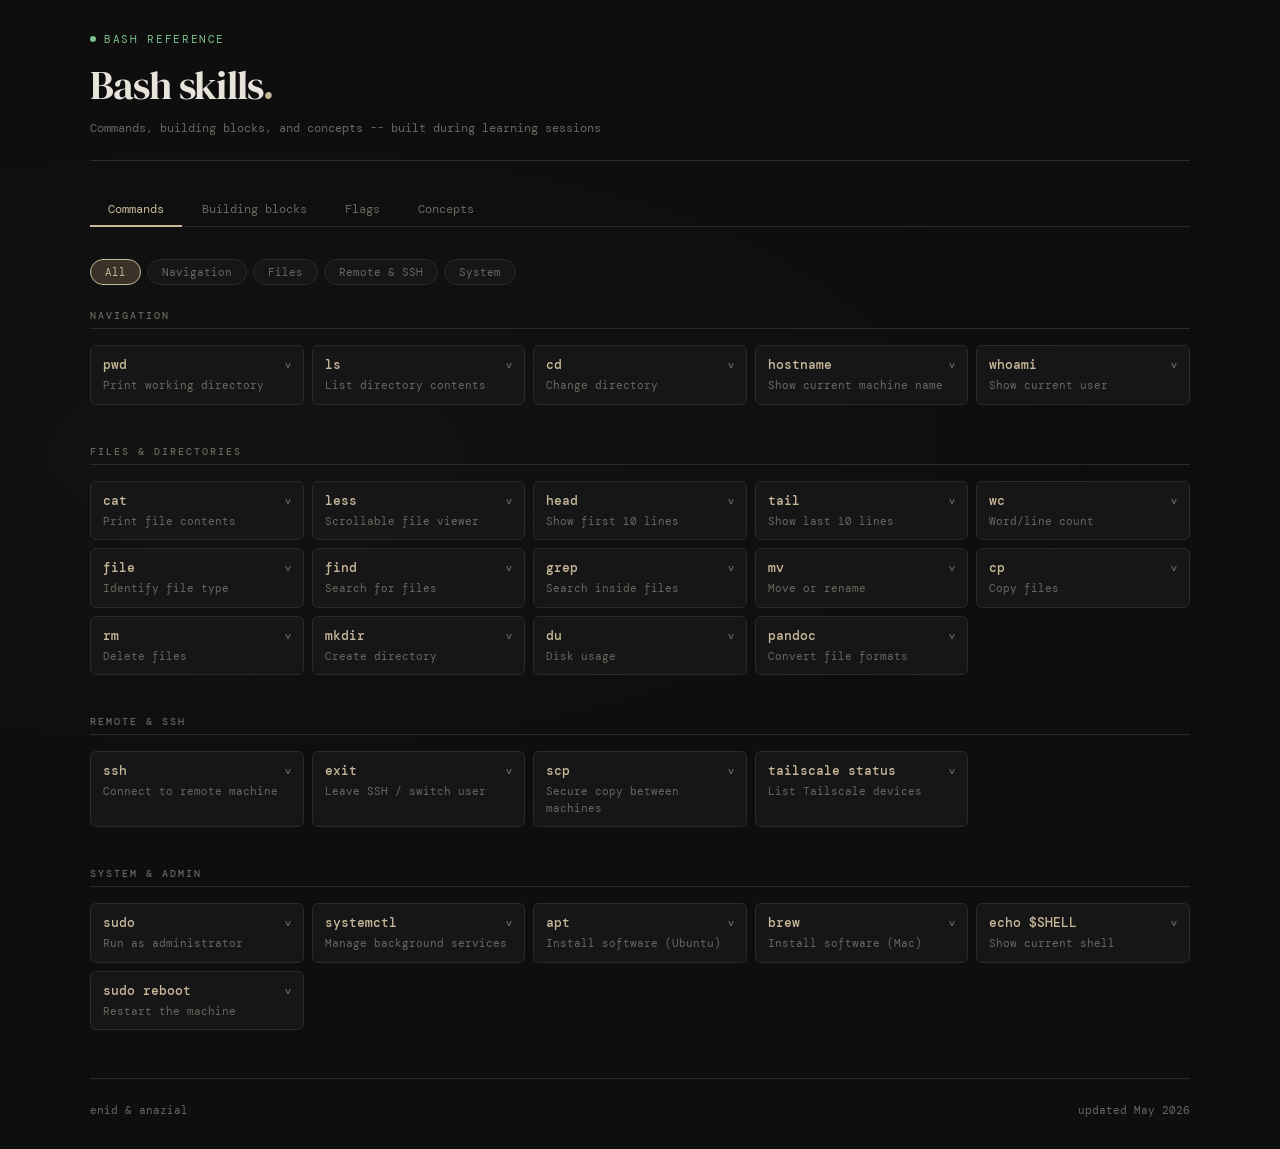
==== index.html @ 7c68c68d "Add interactive bash skills reference" ====
<!DOCTYPE html>
<html lang="en">
<head>
<meta charset="UTF-8">
<meta name="viewport" content="width=device-width, initial-scale=1.0">
<title>Bash Skills</title>
<link href="https://fonts.googleapis.com/css2?family=DM+Mono:ital,wght@0,300;0,400;0,500;1,300&family=DM+Serif+Display:ital@0;1&display=swap" rel="stylesheet">
<style>
*, *::before, *::after { box-sizing: border-box; margin: 0; padding: 0; }
:root {
  --bg: #0e0e0e;
  --surface: #161616;
  --surface2: #1e1e1e;
  --border: #2a2a2a;
  --text: #e8e4dc;
  --muted: #6b6760;
  --accent: #c8b89a;
  --accent-dim: #3a3228;
  --green: #4a7c59;
  --green-bright: #7dbf8e;
  --blue: #6b9ab8;
  --blue-dim: #1a2e3a;
  --purple: #9b8ab8;
  --purple-dim: #2a1e3a;
  --coral: #b87a6b;
  --coral-dim: #3a1e1a;
}
body {
  background: var(--bg);
  color: var(--text);
  font-family: 'DM Mono', monospace;
  min-height: 100vh;
  padding: 2rem;
}
body::before {
  content: '';
  position: fixed;
  inset: 0;
  background: radial-gradient(ellipse at 20% 50%, rgba(74,124,89,0.05) 0%, transparent 60%);
  pointer-events: none;
  z-index: 0;
}
.container { max-width: 1100px; margin: 0 auto; position: relative; z-index: 1; animation: fadeUp 0.6s ease both; }
@keyframes fadeUp { from { opacity:0; transform:translateY(16px); } to { opacity:1; transform:translateY(0); } }

header { margin-bottom: 2rem; padding-bottom: 1.5rem; border-bottom: 1px solid var(--border); }
.tag { font-size: 11px; letter-spacing: 0.15em; color: var(--green-bright); text-transform: uppercase; margin-bottom: 0.75rem; display: flex; align-items: center; gap: 8px; }
.tag::before { content: ''; display: inline-block; width: 6px; height: 6px; border-radius: 50%; background: var(--green-bright); animation: pulse 2s ease infinite; }
@keyframes pulse { 0%,100%{opacity:1} 50%{opacity:0.3} }
h1 { font-family: 'DM Serif Display', serif; font-size: 2.5rem; font-weight: 400; color: var(--text); letter-spacing: -0.02em; }
h1 em { font-style: italic; color: var(--accent); }

.tab-nav { display: flex; gap: 2px; margin-bottom: 2rem; border-bottom: 1px solid var(--border); }
.tab { padding: 8px 18px; font-size: 12px; font-family: 'DM Mono', monospace; color: var(--muted); cursor: pointer; border-bottom: 2px solid transparent; margin-bottom: -1px; transition: all 0.15s; background: none; border-top: none; border-left: none; border-right: none; }
.tab:hover { color: var(--text); }
.tab.active { color: var(--accent); border-bottom-color: var(--accent); }

.tab-panel { display: none; }
.tab-panel.active { display: block; }

.pill-nav { display: flex; gap: 6px; flex-wrap: wrap; margin-bottom: 1.5rem; }
.pill { background: var(--surface); border: 1px solid var(--border); border-radius: 20px; padding: 5px 14px; font-size: 11px; font-family: 'DM Mono', monospace; color: var(--muted); cursor: pointer; transition: all 0.15s; }
.pill:hover { border-color: var(--accent-dim); color: var(--text); }
.pill.active { background: var(--accent-dim); border-color: var(--accent); color: var(--accent); }

.section { margin-bottom: 2.5rem; }
.section-header { display: flex; align-items: center; gap: 8px; margin-bottom: 1rem; padding-bottom: 6px; border-bottom: 1px solid var(--border); }
.section-title { font-size: 10px; font-weight: 500; color: var(--muted); text-transform: uppercase; letter-spacing: 0.2em; }

.cards { display: grid; grid-template-columns: repeat(auto-fill, minmax(200px, 1fr)); gap: 8px; }
.card {
  background: var(--surface);
  border: 1px solid var(--border);
  border-radius: 6px;
  cursor: pointer;
  transition: all 0.15s;
  overflow: hidden;
}
.card:hover { border-color: var(--accent-dim); }
.card.open { border-color: var(--accent); }
.card-top { padding: 10px 12px; }
.card-cmd { font-family: 'DM Mono', monospace; font-size: 13px; font-weight: 500; color: var(--accent); margin-bottom: 4px; display: flex; justify-content: space-between; align-items: center; }
.card-cmd .chevron { font-size: 10px; color: var(--muted); transition: transform 0.2s; }
.card.open .chevron { transform: rotate(180deg); }
.card-desc { font-size: 11px; color: var(--muted); line-height: 1.5; }
.card-detail {
  display: none;
  padding: 10px 12px;
  border-top: 1px solid var(--border);
  background: var(--surface2);
  animation: slideDown 0.2s ease;
}
@keyframes slideDown { from { opacity:0; transform:translateY(-4px); } to { opacity:1; transform:translateY(0); } }
.card.open .card-detail { display: block; }
.detail-label { font-size: 10px; text-transform: uppercase; letter-spacing: 0.15em; color: var(--muted); margin-bottom: 4px; margin-top: 10px; }
.detail-label:first-child { margin-top: 0; }
.detail-example {
  font-family: 'DM Mono', monospace;
  font-size: 11px;
  color: var(--green-bright);
  background: #0a0a0a;
  border: 1px solid var(--border);
  border-radius: 4px;
  padding: 6px 8px;
  line-height: 1.6;
  white-space: pre;
}
.detail-text { font-size: 11px; color: var(--text); line-height: 1.6; }
.flag-pills { display: flex; flex-wrap: wrap; gap: 4px; margin-top: 4px; }
.flag-pill {
  font-size: 10px;
  padding: 2px 8px;
  border-radius: 20px;
  border: 1px solid var(--accent-dim);
  color: var(--accent);
  background: transparent;
  cursor: pointer;
  transition: all 0.15s;
}
.flag-pill:hover { background: var(--accent-dim); }

.block-cards { display: grid; grid-template-columns: repeat(auto-fill, minmax(280px, 1fr)); gap: 8px; }
.block-card {
  background: var(--surface);
  border: 1px solid var(--border);
  border-radius: 6px;
  overflow: hidden;
  cursor: pointer;
  transition: all 0.15s;
}
.block-card:hover { border-color: var(--accent-dim); }
.block-card.open { border-color: var(--accent); }
.block-top { padding: 12px 14px; display: flex; justify-content: space-between; align-items: flex-start; }
.block-symbol { font-family: 'DM Mono', monospace; font-size: 18px; font-weight: 500; color: var(--accent); margin-bottom: 4px; }
.block-name { font-size: 11px; color: var(--muted); }
.block-chevron { font-size: 10px; color: var(--muted); transition: transform 0.2s; margin-top: 4px; }
.block-card.open .block-chevron { transform: rotate(180deg); }
.block-detail { display: none; padding: 10px 14px; border-top: 1px solid var(--border); background: var(--surface2); }
.block-card.open .block-detail { display: block; animation: slideDown 0.2s ease; }

.concept-cards { display: grid; grid-template-columns: repeat(auto-fill, minmax(260px, 1fr)); gap: 8px; }
.concept-card { background: var(--surface); border: 1px solid var(--border); border-left: 2px solid var(--accent-dim); border-radius: 6px; padding: 12px 14px; cursor: pointer; transition: all 0.15s; overflow: hidden; }
.concept-card:hover { border-left-color: var(--accent); }
.concept-card.open { border-left-color: var(--accent); }
.concept-top { display: flex; justify-content: space-between; }
.concept-term { font-size: 13px; font-weight: 500; color: var(--accent); margin-bottom: 4px; }
.concept-def { font-size: 11px; color: var(--muted); line-height: 1.5; }
.concept-detail { display: none; margin-top: 10px; padding-top: 10px; border-top: 1px solid var(--border); animation: slideDown 0.2s ease; }
.concept-card.open .concept-detail { display: block; }

.flag-index { display: grid; grid-template-columns: repeat(auto-fill, minmax(260px, 1fr)); gap: 8px; }
.flag-card { background: var(--surface); border: 1px solid var(--border); border-radius: 6px; padding: 12px 14px; }
.flag-name { font-family: 'DM Mono', monospace; font-size: 15px; color: var(--blue); font-weight: 500; margin-bottom: 4px; }
.flag-meaning { font-size: 11px; color: var(--muted); margin-bottom: 8px; line-height: 1.5; }
.flag-used { font-size: 10px; text-transform: uppercase; letter-spacing: 0.1em; color: var(--muted); margin-bottom: 4px; }
.flag-cmds { display: flex; flex-wrap: wrap; gap: 4px; }
.flag-cmd-pill { font-size: 10px; padding: 2px 8px; border-radius: 20px; background: var(--blue-dim); color: var(--blue); border: 1px solid #1e3a4a; }

.hidden { display: none; }
footer { margin-top: 3rem; padding-top: 1.5rem; border-top: 1px solid var(--border); font-size: 11px; color: var(--muted); display: flex; justify-content: space-between; }
</style>
</head>
<body>
<div class="container">
  <header>
    <div class="tag">bash reference</div>
    <h1>Bash skills<em>.</em></h1>
    <p style="font-size:12px;color:var(--muted);margin-top:0.5rem;">Commands, building blocks, and concepts -- built during learning sessions</p>
  </header>

  <div class="tab-nav">
    <button class="tab active" onclick="switchTab('commands', this)">Commands</button>
    <button class="tab" onclick="switchTab('blocks', this)">Building blocks</button>
    <button class="tab" onclick="switchTab('flags', this)">Flags</button>
    <button class="tab" onclick="switchTab('concepts', this)">Concepts</button>
  </div>

  <!-- COMMANDS TAB -->
  <div class="tab-panel active" id="tab-commands">
    <div class="pill-nav">
      <div class="pill active" onclick="filterCmd('all', this)">All</div>
      <div class="pill" onclick="filterCmd('navigation', this)">Navigation</div>
      <div class="pill" onclick="filterCmd('files', this)">Files</div>
      <div class="pill" onclick="filterCmd('remote', this)">Remote &amp; SSH</div>
      <div class="pill" onclick="filterCmd('system', this)">System</div>
    </div>

    <div class="section" data-cat="navigation">
      <div class="section-header"><span class="section-title">Navigation</span></div>
      <div class="cards">

        <div class="card" onclick="toggleCard(this)">
          <div class="card-top">
            <div class="card-cmd">pwd <span class="chevron">v</span></div>
            <div class="card-desc">Print working directory</div>
          </div>
          <div class="card-detail">
            <div class="detail-label">What it does</div>
            <div class="detail-text">Shows your exact location in the filesystem as a full path.</div>
            <div class="detail-label">Example</div>
            <div class="detail-example">$ pwd
/home/anazial/.openclaw/workspace</div>
            <div class="detail-label">Tip</div>
            <div class="detail-text">Use it whenever you feel lost. Think of it as "You Are Here" on a map.</div>
          </div>
        </div>

        <div class="card" onclick="toggleCard(this)">
          <div class="card-top">
            <div class="card-cmd">ls <span class="chevron">v</span></div>
            <div class="card-desc">List directory contents</div>
          </div>
          <div class="card-detail">
            <div class="detail-label">What it does</div>
            <div class="detail-text">Shows all files and folders in your current directory.</div>
            <div class="detail-label">Example</div>
            <div class="detail-example">$ ls
AGENTS.md  BOOTSTRAP.md  README.md</div>
            <div class="detail-label">Common flags</div>
            <div class="flag-pills">
              <span class="flag-pill">-a</span>
              <span class="flag-pill">-l</span>
              <span class="flag-pill">-h</span>
              <span class="flag-pill">-lah</span>
            </div>
          </div>
        </div>

        <div class="card" onclick="toggleCard(this)">
          <div class="card-top">
            <div class="card-cmd">cd <span class="chevron">v</span></div>
            <div class="card-desc">Change directory</div>
          </div>
          <div class="card-detail">
            <div class="detail-label">What it does</div>
            <div class="detail-text">Moves you into a different folder.</div>
            <div class="detail-label">Examples</div>
            <div class="detail-example">$ cd documents
$ cd ..
$ cd ~/.openclaw/workspace
$ cd /var/www/html</div>
            <div class="detail-label">Tip</div>
            <div class="detail-text">cd .. goes up one level. cd ~ takes you home from anywhere.</div>
          </div>
        </div>

        <div class="card" onclick="toggleCard(this)">
          <div class="card-top">
            <div class="card-cmd">hostname <span class="chevron">v</span></div>
            <div class="card-desc">Show current machine name</div>
          </div>
          <div class="card-detail">
            <div class="detail-label">What it does</div>
            <div class="detail-text">Prints the name of the machine your shell is running on.</div>
            <div class="detail-label">Example</div>
            <div class="detail-example">$ hostname
enid</div>
            <div class="detail-label">Tip</div>
            <div class="detail-text">Use it as a sanity check when jumping between your Mac and Enid via SSH.</div>
          </div>
        </div>

        <div class="card" onclick="toggleCard(this)">
          <div class="card-top">
            <div class="card-cmd">whoami <span class="chevron">v</span></div>
            <div class="card-desc">Show current user</div>
          </div>
          <div class="card-detail">
            <div class="detail-label">What it does</div>
            <div class="detail-text">Prints the username you are currently logged in as.</div>
            <div class="detail-label">Example</div>
            <div class="detail-example">$ whoami
anazial</div>
            <div class="detail-label">Tip</div>
            <div class="detail-text">Useful after sudo su to confirm whether you are root or your regular user.</div>
          </div>
        </div>

      </div>
    </div>

    <div class="section" data-cat="files">
      <div class="section-header"><span class="section-title">Files &amp; directories</span></div>
      <div class="cards">

        <div class="card" onclick="toggleCard(this)">
          <div class="card-top">
            <div class="card-cmd">cat <span class="chevron">v</span></div>
            <div class="card-desc">Print file contents</div>
          </div>
          <div class="card-detail">
            <div class="detail-label">What it does</div>
            <div class="detail-text">Dumps the entire file to the terminal at once. Best for short files.</div>
            <div class="detail-label">Example</div>
            <div class="detail-example">$ cat AGENTS.md</div>
            <div class="detail-label">Tip</div>
            <div class="detail-text">If your screen floods with text, switch to less instead.</div>
          </div>
        </div>

        <div class="card" onclick="toggleCard(this)">
          <div class="card-top">
            <div class="card-cmd">less <span class="chevron">v</span></div>
            <div class="card-desc">Scrollable file viewer</div>
          </div>
          <div class="card-detail">
            <div class="detail-label">What it does</div>
            <div class="detail-text">Opens a file in a scrollable viewer. Better than cat for long files.</div>
            <div class="detail-label">Example</div>
            <div class="detail-example">$ less BOOTSTRAP.md</div>
            <div class="detail-label">Controls</div>
            <div class="detail-text">Arrow keys or spacebar to scroll. q to quit.</div>
          </div>
        </div>

        <div class="card" onclick="toggleCard(this)">
          <div class="card-top">
            <div class="card-cmd">head <span class="chevron">v</span></div>
            <div class="card-desc">Show first 10 lines</div>
          </div>
          <div class="card-detail">
            <div class="detail-label">What it does</div>
            <div class="detail-text">Prints just the top of a file. Good for peeking.</div>
            <div class="detail-label">Example</div>
            <div class="detail-example">$ head AGENTS.md
$ head -20 AGENTS.md</div>
            <div class="detail-label">Common flags</div>
            <div class="flag-pills"><span class="flag-pill">-n</span></div>
          </div>
        </div>

        <div class="card" onclick="toggleCard(this)">
          <div class="card-top">
            <div class="card-cmd">tail <span class="chevron">v</span></div>
            <div class="card-desc">Show last 10 lines</div>
          </div>
          <div class="card-detail">
            <div class="detail-label">What it does</div>
            <div class="detail-text">Prints the bottom of a file. Especially useful for log files.</div>
            <div class="detail-label">Example</div>
            <div class="detail-example">$ tail error.log
$ tail -20 error.log</div>
            <div class="detail-label">Common flags</div>
            <div class="flag-pills"><span class="flag-pill">-n</span></div>
          </div>
        </div>

        <div class="card" onclick="toggleCard(this)">
          <div class="card-top">
            <div class="card-cmd">wc <span class="chevron">v</span></div>
            <div class="card-desc">Word/line count</div>
          </div>
          <div class="card-detail">
            <div class="detail-label">What it does</div>
            <div class="detail-text">Counts lines, words, or characters in a file.</div>
            <div class="detail-label">Example</div>
            <div class="detail-example">$ wc -lw AGENTS.md
42 310 AGENTS.md</div>
            <div class="detail-label">Common flags</div>
            <div class="flag-pills"><span class="flag-pill">-l</span><span class="flag-pill">-w</span></div>
          </div>
        </div>

        <div class="card" onclick="toggleCard(this)">
          <div class="card-top">
            <div class="card-cmd">file <span class="chevron">v</span></div>
            <div class="card-desc">Identify file type</div>
          </div>
          <div class="card-detail">
            <div class="detail-label">What it does</div>
            <div class="detail-text">Tells you what kind of file something is -- useful when the extension is missing or unclear.</div>
            <div class="detail-label">Example</div>
            <div class="detail-example">$ file image.png
image.png: PNG image data, 1920 x 1080</div>
          </div>
        </div>

        <div class="card" onclick="toggleCard(this)">
          <div class="card-top">
            <div class="card-cmd">find <span class="chevron">v</span></div>
            <div class="card-desc">Search for files</div>
          </div>
          <div class="card-detail">
            <div class="detail-label">What it does</div>
            <div class="detail-text">Searches for files by name, type, or other attributes. Searches recursively through subdirectories.</div>
            <div class="detail-label">Examples</div>
            <div class="detail-example">$ find ~ -name "AGENTS.md"
$ find . -name "*.md"
$ find / -name "nginx.conf"</div>
            <div class="detail-label">With -exec</div>
            <div class="detail-text">Run a command on every result. {} is the placeholder for each file found.</div>
            <div class="detail-example">$ find . -name "*.rtf" -exec pandoc {} -o {}.md \;</div>
            <div class="detail-label">Common flags</div>
            <div class="flag-pills"><span class="flag-pill">-name</span><span class="flag-pill">-exec</span><span class="flag-pill">-type</span></div>
          </div>
        </div>

        <div class="card" onclick="toggleCard(this)">
          <div class="card-top">
            <div class="card-cmd">grep <span class="chevron">v</span></div>
            <div class="card-desc">Search inside files</div>
          </div>
          <div class="card-detail">
            <div class="detail-label">What it does</div>
            <div class="detail-text">Searches for text inside files. find looks for files, grep looks inside them.</div>
            <div class="detail-label">Example</div>
            <div class="detail-example">$ grep "session" AGENTS.md
$ grep -r "session" ~/documents</div>
            <div class="detail-label">Common flags</div>
            <div class="flag-pills"><span class="flag-pill">-r</span><span class="flag-pill">-i</span><span class="flag-pill">-n</span></div>
          </div>
        </div>

        <div class="card" onclick="toggleCard(this)">
          <div class="card-top">
            <div class="card-cmd">mv <span class="chevron">v</span></div>
            <div class="card-desc">Move or rename</div>
          </div>
          <div class="card-detail">
            <div class="detail-label">What it does</div>
            <div class="detail-text">Moves a file or directory to a new location. Also used to rename things.</div>
            <div class="detail-label">Examples</div>
            <div class="detail-example">$ mv file.md ~/documents/
$ mv oldname.md newname.md
$ mv folder/ ~/documents/
$ mv file.md .</div>
            <div class="detail-label">Tip</div>
            <div class="detail-text">Does not need -r for directories. The original is gone after moving.</div>
          </div>
        </div>

        <div class="card" onclick="toggleCard(this)">
          <div class="card-top">
            <div class="card-cmd">cp <span class="chevron">v</span></div>
            <div class="card-desc">Copy files</div>
          </div>
          <div class="card-detail">
            <div class="detail-label">What it does</div>
            <div class="detail-text">Copies a file or directory. Original stays in place.</div>
            <div class="detail-label">Examples</div>
            <div class="detail-example">$ cp file.md ~/documents/
$ cp -r myfolder/ ~/documents/
$ cp *.md ~/documents/</div>
            <div class="detail-label">Common flags</div>
            <div class="flag-pills"><span class="flag-pill">-r</span></div>
          </div>
        </div>

        <div class="card" onclick="toggleCard(this)">
          <div class="card-top">
            <div class="card-cmd">rm <span class="chevron">v</span></div>
            <div class="card-desc">Delete files</div>
          </div>
          <div class="card-detail">
            <div class="detail-label">What it does</div>
            <div class="detail-text">Permanently deletes files or directories. No trash, no undo.</div>
            <div class="detail-label">Examples</div>
            <div class="detail-example">$ rm file.md
$ rm -r myfolder/
$ rm -ri folder1/ folder2/</div>
            <div class="detail-label">Common flags</div>
            <div class="flag-pills"><span class="flag-pill">-r</span><span class="flag-pill">-f</span><span class="flag-pill">-i</span></div>
            <div class="detail-label">Warning</div>
            <div class="detail-text">-rf deletes everything forcefully with zero confirmation. Double check before running.</div>
          </div>
        </div>

        <div class="card" onclick="toggleCard(this)">
          <div class="card-top">
            <div class="card-cmd">mkdir <span class="chevron">v</span></div>
            <div class="card-desc">Create directory</div>
          </div>
          <div class="card-detail">
            <div class="detail-label">What it does</div>
            <div class="detail-text">Creates a new empty directory.</div>
            <div class="detail-label">Example</div>
            <div class="detail-example">$ mkdir newfolder
$ mkdir ~/documents/projects</div>
          </div>
        </div>

        <div class="card" onclick="toggleCard(this)">
          <div class="card-top">
            <div class="card-cmd">du <span class="chevron">v</span></div>
            <div class="card-desc">Disk usage</div>
          </div>
          <div class="card-detail">
            <div class="detail-label">What it does</div>
            <div class="detail-text">Shows how much disk space a directory is using.</div>
            <div class="detail-label">Examples</div>
            <div class="detail-example">$ du -sh myfolder/
$ du -sh *
$ du -sh .</div>
            <div class="detail-label">Common flags</div>
            <div class="flag-pills"><span class="flag-pill">-s</span><span class="flag-pill">-h</span></div>
          </div>
        </div>

        <div class="card" onclick="toggleCard(this)">
          <div class="card-top">
            <div class="card-cmd">pandoc <span class="chevron">v</span></div>
            <div class="card-desc">Convert file formats</div>
          </div>
          <div class="card-detail">
            <div class="detail-label">What it does</div>
            <div class="detail-text">Converts between document formats. Figures out the conversion from file extensions.</div>
            <div class="detail-label">Examples</div>
            <div class="detail-example">$ pandoc file.rtf -o file.md
$ pandoc file.md -o file.docx</div>
            <div class="detail-label">Batch convert with loop</div>
            <div class="detail-example">$ for f in *.rtf; do
    pandoc "$f" -o "${f%.rtf}.md"
  done</div>
            <div class="detail-label">Common flags</div>
            <div class="flag-pills"><span class="flag-pill">-o</span></div>
          </div>
        </div>

      </div>
    </div>

    <div class="section" data-cat="remote">
      <div class="section-header"><span class="section-title">Remote &amp; SSH</span></div>
      <div class="cards">

        <div class="card" onclick="toggleCard(this)">
          <div class="card-top">
            <div class="card-cmd">ssh <span class="chevron">v</span></div>
            <div class="card-desc">Connect to remote machine</div>
          </div>
          <div class="card-detail">
            <div class="detail-label">What it does</div>
            <div class="detail-text">Opens a secure shell session on a remote machine. Everything you type runs there, not locally.</div>
            <div class="detail-label">Examples</div>
            <div class="detail-example">$ ssh anazial@100.x.x.x
$ ssh anazial@enid</div>
            <div class="detail-label">Tip</div>
            <div class="detail-text">With Tailscale you can use the machine hostname instead of the IP address.</div>
          </div>
        </div>

        <div class="card" onclick="toggleCard(this)">
          <div class="card-top">
            <div class="card-cmd">exit <span class="chevron">v</span></div>
            <div class="card-desc">Leave SSH / switch user</div>
          </div>
          <div class="card-detail">
            <div class="detail-label">What it does</div>
            <div class="detail-text">Ends the current shell session. Drops you back to your local terminal after SSH, or back to your regular user after sudo su.</div>
            <div class="detail-label">Example</div>
            <div class="detail-example">$ exit</div>
            <div class="detail-label">Force disconnect</div>
            <div class="detail-text">If the terminal is frozen, type ~. (tilde then period) to force close SSH.</div>
          </div>
        </div>

        <div class="card" onclick="toggleCard(this)">
          <div class="card-top">
            <div class="card-cmd">scp <span class="chevron">v</span></div>
            <div class="card-desc">Secure copy between machines</div>
          </div>
          <div class="card-detail">
            <div class="detail-label">What it does</div>
            <div class="detail-text">Copies files between your local machine and a remote one over SSH. Run from your local machine.</div>
            <div class="detail-label">Examples</div>
            <div class="detail-example">$ scp file.md user@enid:~/
$ scp user@enid:~/file.md ~/Desktop/
$ scp -r folder/ user@enid:~/
$ scp user@enid:~/folder/* ~/Desktop/</div>
            <div class="detail-label">Pattern</div>
            <div class="detail-text">Remote paths use user@host:/path format. The colon separates machine from path.</div>
            <div class="detail-label">Common flags</div>
            <div class="flag-pills"><span class="flag-pill">-r</span></div>
          </div>
        </div>

        <div class="card" onclick="toggleCard(this)">
          <div class="card-top">
            <div class="card-cmd">tailscale status <span class="chevron">v</span></div>
            <div class="card-desc">List Tailscale devices</div>
          </div>
          <div class="card-detail">
            <div class="detail-label">What it does</div>
            <div class="detail-text">Shows all devices on your private Tailscale network with their IPs and hostnames.</div>
            <div class="detail-label">Example</div>
            <div class="detail-example">$ tailscale status</div>
          </div>
        </div>

      </div>
    </div>

    <div class="section" data-cat="system">
      <div class="section-header"><span class="section-title">System &amp; admin</span></div>
      <div class="cards">

        <div class="card" onclick="toggleCard(this)">
          <div class="card-top">
            <div class="card-cmd">sudo <span class="chevron">v</span></div>
            <div class="card-desc">Run as administrator</div>
          </div>
          <div class="card-detail">
            <div class="detail-label">What it does</div>
            <div class="detail-text">Superuser do. Temporarily runs one command with full admin privileges.</div>
            <div class="detail-label">Examples</div>
            <div class="detail-example">$ sudo apt install nginx
$ sudo mv file.html /var/www/html/
$ sudo reboot</div>
            <div class="detail-label">Tip</div>
            <div class="detail-text">sudo su switches you fully into the root user. Use exit to get back out.</div>
          </div>
        </div>

        <div class="card" onclick="toggleCard(this)">
          <div class="card-top">
            <div class="card-cmd">systemctl <span class="chevron">v</span></div>
            <div class="card-desc">Manage background services</div>
          </div>
          <div class="card-detail">
            <div class="detail-label">What it does</div>
            <div class="detail-text">Starts, stops, restarts, and checks the status of system services on Ubuntu.</div>
            <div class="detail-label">Examples</div>
            <div class="detail-example">$ sudo systemctl status nginx
$ sudo systemctl start nginx
$ sudo systemctl stop nginx
$ sudo systemctl restart nginx</div>
          </div>
        </div>

        <div class="card" onclick="toggleCard(this)">
          <div class="card-top">
            <div class="card-cmd">apt <span class="chevron">v</span></div>
            <div class="card-desc">Install software (Ubuntu)</div>
          </div>
          <div class="card-detail">
            <div class="detail-label">What it does</div>
            <div class="detail-text">Ubuntu's package manager. Installs, updates, and removes software.</div>
            <div class="detail-label">Examples</div>
            <div class="detail-example">$ sudo apt install nginx
$ sudo apt install pandoc
$ sudo apt update
$ sudo apt update &amp;&amp; sudo apt upgrade nginx</div>
          </div>
        </div>

        <div class="card" onclick="toggleCard(this)">
          <div class="card-top">
            <div class="card-cmd">brew <span class="chevron">v</span></div>
            <div class="card-desc">Install software (Mac)</div>
          </div>
          <div class="card-detail">
            <div class="detail-label">What it does</div>
            <div class="detail-text">Homebrew -- Mac's package manager. Equivalent of apt on Ubuntu.</div>
            <div class="detail-label">Examples</div>
            <div class="detail-example">$ brew install helix
$ brew install pandoc
$ brew install nginx
$ brew services start nginx</div>
          </div>
        </div>

        <div class="card" onclick="toggleCard(this)">
          <div class="card-top">
            <div class="card-cmd">echo $SHELL <span class="chevron">v</span></div>
            <div class="card-desc">Show current shell</div>
          </div>
          <div class="card-detail">
            <div class="detail-label">What it does</div>
            <div class="detail-text">Prints which shell you are using. echo prints a value, $SHELL is an environment variable holding the shell path.</div>
            <div class="detail-label">Example</div>
            <div class="detail-example">$ echo $SHELL
/bin/zsh       (Mac)
/bin/bash      (Ubuntu)</div>
          </div>
        </div>

        <div class="card" onclick="toggleCard(this)">
          <div class="card-top">
            <div class="card-cmd">sudo reboot <span class="chevron">v</span></div>
            <div class="card-desc">Restart the machine</div>
          </div>
          <div class="card-detail">
            <div class="detail-label">What it does</div>
            <div class="detail-text">Restarts the machine. If you are SSH'd in, your connection will drop immediately -- that is normal.</div>
            <div class="detail-label">Example</div>
            <div class="detail-example">$ sudo reboot</div>
            <div class="detail-label">Tip</div>
            <div class="detail-text">Wait 30 seconds then SSH back in as normal.</div>
          </div>
        </div>

      </div>
    </div>
  </div>

  <!-- BUILDING BLOCKS TAB -->
  <div class="tab-panel" id="tab-blocks">
    <p style="font-size:12px;color:var(--muted);margin-bottom:1.5rem;">Reusable syntax elements that work across many commands. Click to expand.</p>

    <div class="section">
      <div class="section-header"><span class="section-title">Path symbols</span></div>
      <div class="block-cards">

        <div class="block-card" onclick="toggleCard(this)">
          <div class="block-top">
            <div><div class="block-symbol">~</div><div class="block-name">Home directory</div></div>
            <div class="block-chevron">v</div>
          </div>
          <div class="block-detail">
            <div class="detail-label">What it means</div>
            <div class="detail-text">A shortcut for your home directory. Works anywhere a path is expected.</div>
            <div class="detail-label">Examples</div>
            <div class="detail-example">$ cd ~
$ ls ~/documents
$ scp file.md user@enid:~/</div>
          </div>
        </div>

        <div class="block-card" onclick="toggleCard(this)">
          <div class="block-top">
            <div><div class="block-symbol">.</div><div class="block-name">Current directory</div></div>
            <div class="block-chevron">v</div>
          </div>
          <div class="block-detail">
            <div class="detail-label">What it means</div>
            <div class="detail-text">Refers to wherever you currently are. Useful as a destination.</div>
            <div class="detail-label">Examples</div>
            <div class="detail-example">$ mv ~/downloads/file.md .
$ cp ~/documents/* .
$ du -sh .</div>
          </div>
        </div>

        <div class="block-card" onclick="toggleCard(this)">
          <div class="block-top">
            <div><div class="block-symbol">..</div><div class="block-name">Parent directory</div></div>
            <div class="block-chevron">v</div>
          </div>
          <div class="block-detail">
            <div class="detail-label">What it means</div>
            <div class="detail-text">One level up from where you are.</div>
            <div class="detail-label">Examples</div>
            <div class="detail-example">$ cd ..
$ cd ../../
$ mv file.md ../</div>
          </div>
        </div>

        <div class="block-card" onclick="toggleCard(this)">
          <div class="block-top">
            <div><div class="block-symbol">/</div><div class="block-name">Root / path separator</div></div>
            <div class="block-chevron">v</div>
          </div>
          <div class="block-detail">
            <div class="detail-label">What it means</div>
            <div class="detail-text">At the start of a path, / means the absolute root of the filesystem. Between path parts, it separates directory names.</div>
            <div class="detail-label">Examples</div>
            <div class="detail-example">$ cd /var/www/html
$ ls /
$ find / -name "nginx.conf"</div>
            <div class="detail-label">Tip</div>
            <div class="detail-text">Paths starting with / are absolute (always from root). Paths without / are relative (from where you are).</div>
          </div>
        </div>

      </div>
    </div>

    <div class="section">
      <div class="section-header"><span class="section-title">Wildcards &amp; patterns</span></div>
      <div class="block-cards">

        <div class="block-card" onclick="toggleCard(this)">
          <div class="block-top">
            <div><div class="block-symbol">*</div><div class="block-name">Wildcard -- match anything</div></div>
            <div class="block-chevron">v</div>
          </div>
          <div class="block-detail">
            <div class="detail-label">What it means</div>
            <div class="detail-text">Matches any characters. Use it to target groups of files by pattern.</div>
            <div class="detail-label">Examples</div>
            <div class="detail-example">$ ls *.md
$ cp *.txt ~/backup/
$ scp user@enid:~/folder/* ~/Desktop/
$ find . -name "*.rtf"</div>
            <div class="detail-label">Contents vs directory</div>
            <div class="detail-text">folder/ copies the folder itself. folder/* copies what is inside it.</div>
          </div>
        </div>

      </div>
    </div>

    <div class="section">
      <div class="section-header"><span class="section-title">Operators &amp; chaining</span></div>
      <div class="block-cards">

        <div class="block-card" onclick="toggleCard(this)">
          <div class="block-top">
            <div><div class="block-symbol">;</div><div class="block-name">Run sequentially</div></div>
            <div class="block-chevron">v</div>
          </div>
          <div class="block-detail">
            <div class="detail-label">What it does</div>
            <div class="detail-text">Runs commands one after the other, regardless of whether the first one succeeded.</div>
            <div class="detail-label">Example</div>
            <div class="detail-example">$ mkdir folder; cd folder</div>
          </div>
        </div>

        <div class="block-card" onclick="toggleCard(this)">
          <div class="block-top">
            <div><div class="block-symbol">&amp;&amp;</div><div class="block-name">Run if previous succeeded</div></div>
            <div class="block-chevron">v</div>
          </div>
          <div class="block-detail">
            <div class="detail-label">What it does</div>
            <div class="detail-text">Only runs the second command if the first one succeeded. Safer than semicolon for dependent commands.</div>
            <div class="detail-label">Example</div>
            <div class="detail-example">$ sudo apt update &amp;&amp; sudo apt upgrade nginx</div>
            <div class="detail-label">Tip</div>
            <div class="detail-text">If apt update fails, the upgrade won't run. Good for safety.</div>
          </div>
        </div>

        <div class="block-card" onclick="toggleCard(this)">
          <div class="block-top">
            <div><div class="block-symbol">|</div><div class="block-name">Pipe -- chain commands</div></div>
            <div class="block-chevron">v</div>
          </div>
          <div class="block-detail">
            <div class="detail-label">What it does</div>
            <div class="detail-text">Takes the output of one command and feeds it as input to the next.</div>
            <div class="detail-label">Example</div>
            <div class="detail-example">$ cat file.txt | grep "session"
$ ls | wc -l</div>
            <div class="detail-label">Tip</div>
            <div class="detail-text">The second example counts how many files are in a directory.</div>
          </div>
        </div>

        <div class="block-card" onclick="toggleCard(this)">
          <div class="block-top">
            <div><div class="block-symbol">$()</div><div class="block-name">Command substitution</div></div>
            <div class="block-chevron">v</div>
          </div>
          <div class="block-detail">
            <div class="detail-label">What it does</div>
            <div class="detail-text">Runs a command inside the parentheses and uses its output as a value in another command.</div>
            <div class="detail-label">Example</div>
            <div class="detail-example">$ for f in $(find . -name "*.txt"); do
    pandoc "$f" -o "${f%.txt}.md"
  done</div>
            <div class="detail-label">Tip</div>
            <div class="detail-text">The find command runs first, then its list of files is used by the for loop.</div>
          </div>
        </div>

        <div class="block-card" onclick="toggleCard(this)">
          <div class="block-top">
            <div><div class="block-symbol">&gt; and &gt;&gt;</div><div class="block-name">Redirect output to file</div></div>
            <div class="block-chevron">v</div>
          </div>
          <div class="block-detail">
            <div class="detail-label">What it does</div>
            <div class="detail-text">Instead of printing to the terminal, sends output to a file.</div>
            <div class="detail-label">Example</div>
            <div class="detail-example">$ echo "hello" &gt; file.txt
$ cat log.txt &gt;&gt; archive.txt</div>
            <div class="detail-label">Difference</div>
            <div class="detail-text">&gt; overwrites the file. &gt;&gt; appends to the end without overwriting.</div>
          </div>
        </div>

        <div class="block-card" onclick="toggleCard(this)">
          <div class="block-top">
            <div><div class="block-symbol">\</div><div class="block-name">Escape -- handle spaces</div></div>
            <div class="block-chevron">v</div>
          </div>
          <div class="block-detail">
            <div class="detail-label">What it does</div>
            <div class="detail-text">Escapes the next character. Most commonly used to handle spaces in file or directory names.</div>
            <div class="detail-label">Example</div>
            <div class="detail-example">$ cd My\ Documents
$ mv file.md 00\ Human/001\ To\ Be\ Sorted/</div>
            <div class="detail-label">Tip</div>
            <div class="detail-text">Alternatively, wrap the whole path in quotes: cd "My Documents"</div>
          </div>
        </div>

      </div>
    </div>

    <div class="section">
      <div class="section-header"><span class="section-title">Scripting</span></div>
      <div class="block-cards">

        <div class="block-card" onclick="toggleCard(this)">
          <div class="block-top">
            <div><div class="block-symbol">for loop</div><div class="block-name">Repeat for each item</div></div>
            <div class="block-chevron">v</div>
          </div>
          <div class="block-detail">
            <div class="detail-label">What it does</div>
            <div class="detail-text">Repeats a command for each item in a list. The variable (f) takes the value of each item in turn.</div>
            <div class="detail-label">Pattern</div>
            <div class="detail-example">for f in *.rtf; do
  pandoc "$f" -o "${f%.rtf}.md"
done</div>
            <div class="detail-label">Breaking it down</div>
            <div class="detail-text">for f in *.rtf -- loop through every rtf file, calling it f each time. do...done -- wraps the commands to run on each. ${f%.rtf} -- strips the .rtf extension from the filename.</div>
          </div>
        </div>

      </div>
    </div>

  </div>

  <!-- FLAGS TAB -->
  <div class="tab-panel" id="tab-flags">
    <p style="font-size:12px;color:var(--muted);margin-bottom:1.5rem;">Common flags and which commands use them.</p>
    <div class="flag-index">

      <div class="flag-card">
        <div class="flag-name">-r</div>
        <div class="flag-meaning">Recursive -- apply to directories and everything inside them</div>
        <div class="flag-used">Used in</div>
        <div class="flag-cmds">
          <span class="flag-cmd-pill">cp</span>
          <span class="flag-cmd-pill">rm</span>
          <span class="flag-cmd-pill">scp</span>
          <span class="flag-cmd-pill">grep</span>
        </div>
      </div>

      <div class="flag-card">
        <div class="flag-name">-a</div>
        <div class="flag-meaning">All -- include hidden files (those starting with .)</div>
        <div class="flag-used">Used in</div>
        <div class="flag-cmds">
          <span class="flag-cmd-pill">ls</span>
        </div>
      </div>

      <div class="flag-card">
        <div class="flag-name">-l</div>
        <div class="flag-meaning">Long format -- show detailed info (permissions, size, date)</div>
        <div class="flag-used">Used in</div>
        <div class="flag-cmds">
          <span class="flag-cmd-pill">ls</span>
          <span class="flag-cmd-pill">wc</span>
        </div>
      </div>

      <div class="flag-card">
        <div class="flag-name">-h</div>
        <div class="flag-meaning">Human readable -- show sizes in KB, MB, GB instead of raw bytes</div>
        <div class="flag-used">Used in</div>
        <div class="flag-cmds">
          <span class="flag-cmd-pill">ls</span>
          <span class="flag-cmd-pill">du</span>
        </div>
      </div>

      <div class="flag-card">
        <div class="flag-name">-f</div>
        <div class="flag-meaning">Force -- skip confirmation prompts and override protections</div>
        <div class="flag-used">Used in</div>
        <div class="flag-cmds">
          <span class="flag-cmd-pill">rm</span>
        </div>
      </div>

      <div class="flag-card">
        <div class="flag-name">-i</div>
        <div class="flag-meaning">Interactive -- ask for confirmation before each action</div>
        <div class="flag-used">Used in</div>
        <div class="flag-cmds">
          <span class="flag-cmd-pill">rm</span>
          <span class="flag-cmd-pill">grep</span>
        </div>
      </div>

      <div class="flag-card">
        <div class="flag-name">-s</div>
        <div class="flag-meaning">Summary -- show total only, not line-by-line breakdown</div>
        <div class="flag-used">Used in</div>
        <div class="flag-cmds">
          <span class="flag-cmd-pill">du</span>
        </div>
      </div>

      <div class="flag-card">
        <div class="flag-name">-n</div>
        <div class="flag-meaning">Number -- specify how many lines to show</div>
        <div class="flag-used">Used in</div>
        <div class="flag-cmds">
          <span class="flag-cmd-pill">head</span>
          <span class="flag-cmd-pill">tail</span>
        </div>
      </div>

      <div class="flag-card">
        <div class="flag-name">-w</div>
        <div class="flag-meaning">Words -- count words instead of lines</div>
        <div class="flag-used">Used in</div>
        <div class="flag-cmds">
          <span class="flag-cmd-pill">wc</span>
        </div>
      </div>

      <div class="flag-card">
        <div class="flag-name">-o</div>
        <div class="flag-meaning">Output -- specify the output file or destination</div>
        <div class="flag-used">Used in</div>
        <div class="flag-cmds">
          <span class="flag-cmd-pill">pandoc</span>
        </div>
      </div>

      <div class="flag-card">
        <div class="flag-name">-exec</div>
        <div class="flag-meaning">Execute -- run a command on each result found. {} is the placeholder for the current file</div>
        <div class="flag-used">Used in</div>
        <div class="flag-cmds">
          <span class="flag-cmd-pill">find</span>
        </div>
      </div>

      <div class="flag-card">
        <div class="flag-name">-name</div>
        <div class="flag-meaning">Match by filename -- supports wildcards like *.md</div>
        <div class="flag-used">Used in</div>
        <div class="flag-cmds">
          <span class="flag-cmd-pill">find</span>
        </div>
      </div>

    </div>
  </div>

  <!-- CONCEPTS TAB -->
  <div class="tab-panel" id="tab-concepts">
    <p style="font-size:12px;color:var(--muted);margin-bottom:1.5rem;">The bigger ideas behind the commands. Click to expand.</p>
    <div class="concept-cards">

      <div class="concept-card" onclick="toggleCard(this)">
        <div class="concept-top"><div><div class="concept-term">CLI</div><div class="concept-def">Command Line Interface</div></div><span style="color:var(--muted);font-size:10px;">v</span></div>
        <div class="concept-detail">
          <div class="detail-text">A text-based way to interact with a computer. You type commands, the computer responds with text. The alternative is a GUI (Graphical User Interface) where you click around.</div>
        </div>
      </div>

      <div class="concept-card" onclick="toggleCard(this)">
        <div class="concept-top"><div><div class="concept-term">Shell</div><div class="concept-def">bash vs zsh</div></div><span style="color:var(--muted);font-size:10px;">v</span></div>
        <div class="concept-detail">
          <div class="detail-text">The shell is the program that reads and runs your commands. bash is the default on Ubuntu, zsh is the default on modern macOS. They are almost identical for everyday use -- the differences only matter in advanced scripting.</div>
          <div class="detail-example">Mac prompt:    %
Ubuntu prompt: $
Root prompt:   #</div>
        </div>
      </div>

      <div class="concept-card" onclick="toggleCard(this)">
        <div class="concept-top"><div><div class="concept-term">Absolute vs relative paths</div><div class="concept-def">Where you start from matters</div></div><span style="color:var(--muted);font-size:10px;">v</span></div>
        <div class="concept-detail">
          <div class="detail-text">An absolute path starts from the root of the filesystem and always works from anywhere. A relative path starts from wherever you currently are.</div>
          <div class="detail-example">Absolute: /var/www/html/index.html
Relative: documents/index.html</div>
        </div>
      </div>

      <div class="concept-card" onclick="toggleCard(this)">
        <div class="concept-top"><div><div class="concept-term">sudo &amp; root</div><div class="concept-def">Admin privileges</div></div><span style="color:var(--muted);font-size:10px;">v</span></div>
        <div class="concept-detail">
          <div class="detail-text">Root is the all-powerful admin account on Linux. sudo lets your regular user borrow root power for a single command. sudo su switches you fully into root -- your prompt changes from $ to #. Always exit back out when done.</div>
        </div>
      </div>

      <div class="concept-card" onclick="toggleCard(this)">
        <div class="concept-top"><div><div class="concept-term">Hidden files</div><div class="concept-def">Dotfiles</div></div><span style="color:var(--muted);font-size:10px;">v</span></div>
        <div class="concept-detail">
          <div class="detail-text">Any file or directory starting with . is hidden from ls by default. Configuration files are often hidden this way. Use ls -a to see them.</div>
          <div class="detail-example">~/.openclaw
~/.config
~/.gitconfig</div>
        </div>
      </div>

      <div class="concept-card" onclick="toggleCard(this)">
        <div class="concept-top"><div><div class="concept-term">Package managers</div><div class="concept-def">brew and apt</div></div><span style="color:var(--muted);font-size:10px;">v</span></div>
        <div class="concept-detail">
          <div class="detail-text">Package managers install, update, and remove software from a central repository. Think of them as app stores for the terminal. brew on Mac, apt on Ubuntu.</div>
          <div class="detail-example">Mac:    brew install helix
Ubuntu: sudo apt install helix</div>
        </div>
      </div>

      <div class="concept-card" onclick="toggleCard(this)">
        <div class="concept-top"><div><div class="concept-term">Git &amp; .git</div><div class="concept-def">Version control</div></div><span style="color:var(--muted);font-size:10px;">v</span></div>
        <div class="concept-detail">
          <div class="detail-text">Git is a version control system -- a time machine for your files. It tracks every change so you can go back in time. The .git directory is a hidden folder Git creates inside any repository to store this history. It contains write-protected files which is why rm -r asks for confirmation.</div>
        </div>
      </div>

      <div class="concept-card" onclick="toggleCard(this)">
        <div class="concept-top"><div><div class="concept-term">nginx</div><div class="concept-def">Web server</div></div><span style="color:var(--muted);font-size:10px;">v</span></div>
        <div class="concept-detail">
          <div class="detail-text">nginx is a web server -- a program that listens for browser requests and serves files in response. It runs as a background service managed by systemctl. By default it serves files from /var/www/html/ and index.html loads automatically when you visit the root URL.</div>
        </div>
      </div>

      <div class="concept-card" onclick="toggleCard(this)">
        <div class="concept-top"><div><div class="concept-term">LTS</div><div class="concept-def">Long Term Support</div></div><span style="color:var(--muted);font-size:10px;">v</span></div>
        <div class="concept-detail">
          <div class="detail-text">LTS versions of software are supported with security updates for a longer period (5 years for Ubuntu). They are more stable and predictable than cutting-edge releases. Ubuntu 24.04 LTS (Noble Numbat) is what Enid runs.</div>
        </div>
      </div>

      <div class="concept-card" onclick="toggleCard(this)">
        <div class="concept-top"><div><div class="concept-term">.bak convention</div><div class="concept-def">Keeping backups</div></div><span style="color:var(--muted);font-size:10px;">v</span></div>
        <div class="concept-detail">
          <div class="detail-text">Adding .bak to a filename is a common convention meaning "backup". The file is still there if you need it but programs and servers won't pick it up automatically. Better than deleting something you might want later.</div>
          <div class="detail-example">$ mv index.nginx-debian.html index.nginx-debian.html.bak</div>
        </div>
      </div>

      <div class="concept-card" onclick="toggleCard(this)">
        <div class="concept-top"><div><div class="concept-term">Tailscale &amp; SSH</div><div class="concept-def">Private networking</div></div><span style="color:var(--muted);font-size:10px;">v</span></div>
        <div class="concept-detail">
          <div class="detail-text">SSH creates an encrypted tunnel to a remote machine. Tailscale creates a private network between your devices so you can SSH using hostnames instead of IPs, and services like nginx are only reachable by your tailnet devices -- not the public internet.</div>
        </div>
      </div>

      <div class="concept-card" onclick="toggleCard(this)">
        <div class="concept-top"><div><div class="concept-term">Markdown</div><div class="concept-def">.md files</div></div><span style="color:var(--muted);font-size:10px;">v</span></div>
        <div class="concept-detail">
          <div class="detail-text">Markdown is a simple text formatting language. Files end in .md. # makes a heading, ** makes bold, - makes a bullet. It is human-readable as plain text and also renders nicely in many apps. Commonly used for documentation.</div>
        </div>
      </div>

    </div>
  </div>

  <footer>
    <span>enid &amp; anazial</span>
    <span>updated May 2026</span>
  </footer>
</div>

<script>
function toggleCard(el) {
  el.classList.toggle('open');
}

function switchTab(name, el) {
  document.querySelectorAll('.tab').forEach(t => t.classList.remove('active'));
  document.querySelectorAll('.tab-panel').forEach(p => p.classList.remove('active'));
  el.classList.add('active');
  document.getElementById('tab-' + name).classList.add('active');
}

function filterCmd(cat, el) {
  document.querySelectorAll('.pill').forEach(p => p.classList.remove('active'));
  el.classList.add('active');
  document.querySelectorAll('#tab-commands .section').forEach(s => {
    if (cat === 'all' || s.dataset.cat === cat) {
      s.classList.remove('hidden');
    } else {
      s.classList.add('hidden');
    }
  });
}
</script>
</body>
</html>
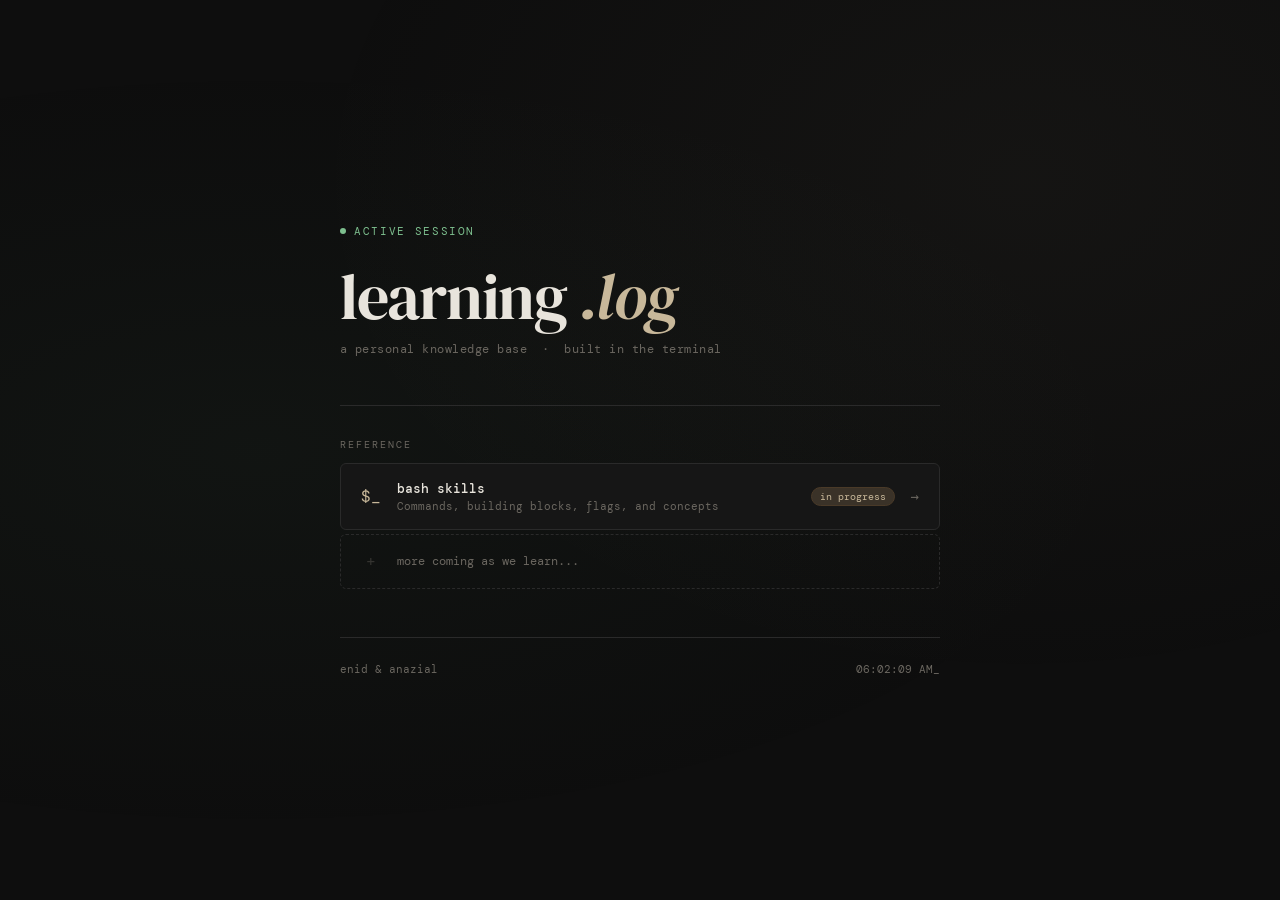
==== commit 12ca0f0c: "Restructure site -- landing page, rename to bash-skills, remove old tracker" ====
--- a/index.html
+++ b/index.html
@@ -3,1175 +3,198 @@
 <head>
 <meta charset="UTF-8">
 <meta name="viewport" content="width=device-width, initial-scale=1.0">
-<title>Bash Skills</title>
+<title>learning .log</title>
 <link href="https://fonts.googleapis.com/css2?family=DM+Mono:ital,wght@0,300;0,400;0,500;1,300&family=DM+Serif+Display:ital@0;1&display=swap" rel="stylesheet">
 <style>
 *, *::before, *::after { box-sizing: border-box; margin: 0; padding: 0; }
 :root {
   --bg: #0e0e0e;
   --surface: #161616;
-  --surface2: #1e1e1e;
   --border: #2a2a2a;
   --text: #e8e4dc;
   --muted: #6b6760;
   --accent: #c8b89a;
   --accent-dim: #3a3228;
-  --green: #4a7c59;
   --green-bright: #7dbf8e;
-  --blue: #6b9ab8;
-  --blue-dim: #1a2e3a;
-  --purple: #9b8ab8;
-  --purple-dim: #2a1e3a;
-  --coral: #b87a6b;
-  --coral-dim: #3a1e1a;
 }
 body {
   background: var(--bg);
   color: var(--text);
   font-family: 'DM Mono', monospace;
   min-height: 100vh;
+  display: flex;
+  flex-direction: column;
+  align-items: center;
+  justify-content: center;
   padding: 2rem;
 }
 body::before {
   content: '';
   position: fixed;
   inset: 0;
-  background: radial-gradient(ellipse at 20% 50%, rgba(74,124,89,0.05) 0%, transparent 60%);
+  background: radial-gradient(ellipse at 20% 50%, rgba(74,124,89,0.06) 0%, transparent 60%),
+              radial-gradient(ellipse at 80% 20%, rgba(200,184,154,0.04) 0%, transparent 50%);
   pointer-events: none;
-  z-index: 0;
-}
-.container { max-width: 1100px; margin: 0 auto; position: relative; z-index: 1; animation: fadeUp 0.6s ease both; }
-@keyframes fadeUp { from { opacity:0; transform:translateY(16px); } to { opacity:1; transform:translateY(0); } }
-
-header { margin-bottom: 2rem; padding-bottom: 1.5rem; border-bottom: 1px solid var(--border); }
-.tag { font-size: 11px; letter-spacing: 0.15em; color: var(--green-bright); text-transform: uppercase; margin-bottom: 0.75rem; display: flex; align-items: center; gap: 8px; }
-.tag::before { content: ''; display: inline-block; width: 6px; height: 6px; border-radius: 50%; background: var(--green-bright); animation: pulse 2s ease infinite; }
+}
+.container {
+  max-width: 600px;
+  width: 100%;
+  position: relative;
+  z-index: 1;
+  animation: fadeUp 0.8s ease both;
+}
+@keyframes fadeUp {
+  from { opacity: 0; transform: translateY(24px); }
+  to { opacity: 1; transform: translateY(0); }
+}
+.tag {
+  font-size: 11px;
+  letter-spacing: 0.15em;
+  color: var(--green-bright);
+  text-transform: uppercase;
+  margin-bottom: 1.5rem;
+  display: flex;
+  align-items: center;
+  gap: 8px;
+}
+.tag::before {
+  content: '';
+  display: inline-block;
+  width: 6px;
+  height: 6px;
+  border-radius: 50%;
+  background: var(--green-bright);
+  animation: pulse 2s ease infinite;
+}
 @keyframes pulse { 0%,100%{opacity:1} 50%{opacity:0.3} }
-h1 { font-family: 'DM Serif Display', serif; font-size: 2.5rem; font-weight: 400; color: var(--text); letter-spacing: -0.02em; }
+h1 {
+  font-family: 'DM Serif Display', serif;
+  font-size: clamp(2.5rem, 8vw, 4rem);
+  font-weight: 400;
+  line-height: 1.1;
+  margin-bottom: 0.5rem;
+  letter-spacing: -0.02em;
+}
 h1 em { font-style: italic; color: var(--accent); }
-
-.tab-nav { display: flex; gap: 2px; margin-bottom: 2rem; border-bottom: 1px solid var(--border); }
-.tab { padding: 8px 18px; font-size: 12px; font-family: 'DM Mono', monospace; color: var(--muted); cursor: pointer; border-bottom: 2px solid transparent; margin-bottom: -1px; transition: all 0.15s; background: none; border-top: none; border-left: none; border-right: none; }
-.tab:hover { color: var(--text); }
-.tab.active { color: var(--accent); border-bottom-color: var(--accent); }
-
-.tab-panel { display: none; }
-.tab-panel.active { display: block; }
-
-.pill-nav { display: flex; gap: 6px; flex-wrap: wrap; margin-bottom: 1.5rem; }
-.pill { background: var(--surface); border: 1px solid var(--border); border-radius: 20px; padding: 5px 14px; font-size: 11px; font-family: 'DM Mono', monospace; color: var(--muted); cursor: pointer; transition: all 0.15s; }
-.pill:hover { border-color: var(--accent-dim); color: var(--text); }
-.pill.active { background: var(--accent-dim); border-color: var(--accent); color: var(--accent); }
-
-.section { margin-bottom: 2.5rem; }
-.section-header { display: flex; align-items: center; gap: 8px; margin-bottom: 1rem; padding-bottom: 6px; border-bottom: 1px solid var(--border); }
-.section-title { font-size: 10px; font-weight: 500; color: var(--muted); text-transform: uppercase; letter-spacing: 0.2em; }
-
-.cards { display: grid; grid-template-columns: repeat(auto-fill, minmax(200px, 1fr)); gap: 8px; }
-.card {
+.subtitle {
+  font-size: 12px;
+  color: var(--muted);
+  margin-bottom: 3rem;
+  letter-spacing: 0.04em;
+}
+.divider {
+  border: none;
+  border-top: 1px solid var(--border);
+  margin-bottom: 2rem;
+}
+.section-label {
+  font-size: 10px;
+  letter-spacing: 0.2em;
+  text-transform: uppercase;
+  color: var(--muted);
+  margin-bottom: 0.75rem;
+}
+.links { display: flex; flex-direction: column; gap: 2px; }
+.link-item {
+  display: flex;
+  align-items: center;
+  gap: 1rem;
+  padding: 1rem 1.25rem;
   background: var(--surface);
   border: 1px solid var(--border);
   border-radius: 6px;
-  cursor: pointer;
-  transition: all 0.15s;
+  text-decoration: none;
+  color: var(--text);
+  transition: all 0.2s ease;
+  position: relative;
   overflow: hidden;
 }
-.card:hover { border-color: var(--accent-dim); }
-.card.open { border-color: var(--accent); }
-.card-top { padding: 10px 12px; }
-.card-cmd { font-family: 'DM Mono', monospace; font-size: 13px; font-weight: 500; color: var(--accent); margin-bottom: 4px; display: flex; justify-content: space-between; align-items: center; }
-.card-cmd .chevron { font-size: 10px; color: var(--muted); transition: transform 0.2s; }
-.card.open .chevron { transform: rotate(180deg); }
-.card-desc { font-size: 11px; color: var(--muted); line-height: 1.5; }
-.card-detail {
-  display: none;
-  padding: 10px 12px;
+.link-item::before {
+  content: '';
+  position: absolute;
+  left: 0; top: 0; bottom: 0;
+  width: 2px;
+  background: var(--accent);
+  transform: scaleY(0);
+  transition: transform 0.2s ease;
+}
+.link-item:hover { border-color: var(--accent-dim); background: #1a1a1a; transform: translateX(4px); }
+.link-item:hover::before { transform: scaleY(1); }
+.link-icon { font-size: 16px; color: var(--accent); flex-shrink: 0; width: 20px; text-align: center; font-family: 'DM Mono', monospace; }
+.link-content { flex: 1; }
+.link-title { font-size: 13px; font-weight: 500; color: var(--text); margin-bottom: 2px; }
+.link-desc { font-size: 11px; color: var(--muted); }
+.link-tag { font-size: 10px; padding: 2px 8px; border-radius: 20px; background: var(--accent-dim); color: var(--accent); border: 1px solid #4a3a28; flex-shrink: 0; }
+.link-arrow { color: var(--muted); font-size: 14px; transition: color 0.2s, transform 0.2s; }
+.link-item:hover .link-arrow { color: var(--accent); transform: translateX(3px); }
+.coming-soon {
+  display: flex;
+  align-items: center;
+  gap: 1rem;
+  padding: 1rem 1.25rem;
+  background: transparent;
+  border: 1px dashed var(--border);
+  border-radius: 6px;
+  color: var(--muted);
+  font-size: 12px;
+  margin-top: 2px;
+  cursor: default;
+}
+.coming-soon-icon { font-size: 16px; width: 20px; text-align: center; opacity: 0.4; }
+footer {
+  margin-top: 3rem;
+  font-size: 11px;
+  color: var(--muted);
+  display: flex;
+  justify-content: space-between;
+  align-items: center;
   border-top: 1px solid var(--border);
-  background: var(--surface2);
-  animation: slideDown 0.2s ease;
-}
-@keyframes slideDown { from { opacity:0; transform:translateY(-4px); } to { opacity:1; transform:translateY(0); } }
-.card.open .card-detail { display: block; }
-.detail-label { font-size: 10px; text-transform: uppercase; letter-spacing: 0.15em; color: var(--muted); margin-bottom: 4px; margin-top: 10px; }
-.detail-label:first-child { margin-top: 0; }
-.detail-example {
-  font-family: 'DM Mono', monospace;
-  font-size: 11px;
-  color: var(--green-bright);
-  background: #0a0a0a;
-  border: 1px solid var(--border);
-  border-radius: 4px;
-  padding: 6px 8px;
-  line-height: 1.6;
-  white-space: pre;
-}
-.detail-text { font-size: 11px; color: var(--text); line-height: 1.6; }
-.flag-pills { display: flex; flex-wrap: wrap; gap: 4px; margin-top: 4px; }
-.flag-pill {
-  font-size: 10px;
-  padding: 2px 8px;
-  border-radius: 20px;
-  border: 1px solid var(--accent-dim);
-  color: var(--accent);
-  background: transparent;
-  cursor: pointer;
-  transition: all 0.15s;
-}
-.flag-pill:hover { background: var(--accent-dim); }
-
-.block-cards { display: grid; grid-template-columns: repeat(auto-fill, minmax(280px, 1fr)); gap: 8px; }
-.block-card {
-  background: var(--surface);
-  border: 1px solid var(--border);
-  border-radius: 6px;
-  overflow: hidden;
-  cursor: pointer;
-  transition: all 0.15s;
-}
-.block-card:hover { border-color: var(--accent-dim); }
-.block-card.open { border-color: var(--accent); }
-.block-top { padding: 12px 14px; display: flex; justify-content: space-between; align-items: flex-start; }
-.block-symbol { font-family: 'DM Mono', monospace; font-size: 18px; font-weight: 500; color: var(--accent); margin-bottom: 4px; }
-.block-name { font-size: 11px; color: var(--muted); }
-.block-chevron { font-size: 10px; color: var(--muted); transition: transform 0.2s; margin-top: 4px; }
-.block-card.open .block-chevron { transform: rotate(180deg); }
-.block-detail { display: none; padding: 10px 14px; border-top: 1px solid var(--border); background: var(--surface2); }
-.block-card.open .block-detail { display: block; animation: slideDown 0.2s ease; }
-
-.concept-cards { display: grid; grid-template-columns: repeat(auto-fill, minmax(260px, 1fr)); gap: 8px; }
-.concept-card { background: var(--surface); border: 1px solid var(--border); border-left: 2px solid var(--accent-dim); border-radius: 6px; padding: 12px 14px; cursor: pointer; transition: all 0.15s; overflow: hidden; }
-.concept-card:hover { border-left-color: var(--accent); }
-.concept-card.open { border-left-color: var(--accent); }
-.concept-top { display: flex; justify-content: space-between; }
-.concept-term { font-size: 13px; font-weight: 500; color: var(--accent); margin-bottom: 4px; }
-.concept-def { font-size: 11px; color: var(--muted); line-height: 1.5; }
-.concept-detail { display: none; margin-top: 10px; padding-top: 10px; border-top: 1px solid var(--border); animation: slideDown 0.2s ease; }
-.concept-card.open .concept-detail { display: block; }
-
-.flag-index { display: grid; grid-template-columns: repeat(auto-fill, minmax(260px, 1fr)); gap: 8px; }
-.flag-card { background: var(--surface); border: 1px solid var(--border); border-radius: 6px; padding: 12px 14px; }
-.flag-name { font-family: 'DM Mono', monospace; font-size: 15px; color: var(--blue); font-weight: 500; margin-bottom: 4px; }
-.flag-meaning { font-size: 11px; color: var(--muted); margin-bottom: 8px; line-height: 1.5; }
-.flag-used { font-size: 10px; text-transform: uppercase; letter-spacing: 0.1em; color: var(--muted); margin-bottom: 4px; }
-.flag-cmds { display: flex; flex-wrap: wrap; gap: 4px; }
-.flag-cmd-pill { font-size: 10px; padding: 2px 8px; border-radius: 20px; background: var(--blue-dim); color: var(--blue); border: 1px solid #1e3a4a; }
-
-.hidden { display: none; }
-footer { margin-top: 3rem; padding-top: 1.5rem; border-top: 1px solid var(--border); font-size: 11px; color: var(--muted); display: flex; justify-content: space-between; }
+  padding-top: 1.5rem;
+}
+.blink { animation: blink 1.2s step-end infinite; }
+@keyframes blink { 0%,100%{opacity:1} 50%{opacity:0} }
 </style>
 </head>
 <body>
 <div class="container">
-  <header>
-    <div class="tag">bash reference</div>
-    <h1>Bash skills<em>.</em></h1>
-    <p style="font-size:12px;color:var(--muted);margin-top:0.5rem;">Commands, building blocks, and concepts -- built during learning sessions</p>
-  </header>
-
-  <div class="tab-nav">
-    <button class="tab active" onclick="switchTab('commands', this)">Commands</button>
-    <button class="tab" onclick="switchTab('blocks', this)">Building blocks</button>
-    <button class="tab" onclick="switchTab('flags', this)">Flags</button>
-    <button class="tab" onclick="switchTab('concepts', this)">Concepts</button>
-  </div>
-
-  <!-- COMMANDS TAB -->
-  <div class="tab-panel active" id="tab-commands">
-    <div class="pill-nav">
-      <div class="pill active" onclick="filterCmd('all', this)">All</div>
-      <div class="pill" onclick="filterCmd('navigation', this)">Navigation</div>
-      <div class="pill" onclick="filterCmd('files', this)">Files</div>
-      <div class="pill" onclick="filterCmd('remote', this)">Remote &amp; SSH</div>
-      <div class="pill" onclick="filterCmd('system', this)">System</div>
-    </div>
-
-    <div class="section" data-cat="navigation">
-      <div class="section-header"><span class="section-title">Navigation</span></div>
-      <div class="cards">
-
-        <div class="card" onclick="toggleCard(this)">
-          <div class="card-top">
-            <div class="card-cmd">pwd <span class="chevron">v</span></div>
-            <div class="card-desc">Print working directory</div>
-          </div>
-          <div class="card-detail">
-            <div class="detail-label">What it does</div>
-            <div class="detail-text">Shows your exact location in the filesystem as a full path.</div>
-            <div class="detail-label">Example</div>
-            <div class="detail-example">$ pwd
-/home/anazial/.openclaw/workspace</div>
-            <div class="detail-label">Tip</div>
-            <div class="detail-text">Use it whenever you feel lost. Think of it as "You Are Here" on a map.</div>
-          </div>
-        </div>
-
-        <div class="card" onclick="toggleCard(this)">
-          <div class="card-top">
-            <div class="card-cmd">ls <span class="chevron">v</span></div>
-            <div class="card-desc">List directory contents</div>
-          </div>
-          <div class="card-detail">
-            <div class="detail-label">What it does</div>
-            <div class="detail-text">Shows all files and folders in your current directory.</div>
-            <div class="detail-label">Example</div>
-            <div class="detail-example">$ ls
-AGENTS.md  BOOTSTRAP.md  README.md</div>
-            <div class="detail-label">Common flags</div>
-            <div class="flag-pills">
-              <span class="flag-pill">-a</span>
-              <span class="flag-pill">-l</span>
-              <span class="flag-pill">-h</span>
-              <span class="flag-pill">-lah</span>
-            </div>
-          </div>
-        </div>
-
-        <div class="card" onclick="toggleCard(this)">
-          <div class="card-top">
-            <div class="card-cmd">cd <span class="chevron">v</span></div>
-            <div class="card-desc">Change directory</div>
-          </div>
-          <div class="card-detail">
-            <div class="detail-label">What it does</div>
-            <div class="detail-text">Moves you into a different folder.</div>
-            <div class="detail-label">Examples</div>
-            <div class="detail-example">$ cd documents
-$ cd ..
-$ cd ~/.openclaw/workspace
-$ cd /var/www/html</div>
-            <div class="detail-label">Tip</div>
-            <div class="detail-text">cd .. goes up one level. cd ~ takes you home from anywhere.</div>
-          </div>
-        </div>
-
-        <div class="card" onclick="toggleCard(this)">
-          <div class="card-top">
-            <div class="card-cmd">hostname <span class="chevron">v</span></div>
-            <div class="card-desc">Show current machine name</div>
-          </div>
-          <div class="card-detail">
-            <div class="detail-label">What it does</div>
-            <div class="detail-text">Prints the name of the machine your shell is running on.</div>
-            <div class="detail-label">Example</div>
-            <div class="detail-example">$ hostname
-enid</div>
-            <div class="detail-label">Tip</div>
-            <div class="detail-text">Use it as a sanity check when jumping between your Mac and Enid via SSH.</div>
-          </div>
-        </div>
-
-        <div class="card" onclick="toggleCard(this)">
-          <div class="card-top">
-            <div class="card-cmd">whoami <span class="chevron">v</span></div>
-            <div class="card-desc">Show current user</div>
-          </div>
-          <div class="card-detail">
-            <div class="detail-label">What it does</div>
-            <div class="detail-text">Prints the username you are currently logged in as.</div>
-            <div class="detail-label">Example</div>
-            <div class="detail-example">$ whoami
-anazial</div>
-            <div class="detail-label">Tip</div>
-            <div class="detail-text">Useful after sudo su to confirm whether you are root or your regular user.</div>
-          </div>
-        </div>
-
+  <div class="tag">active session</div>
+
+  <h1>learning <em>.log</em></h1>
+  <p class="subtitle">a personal knowledge base &nbsp;&#183;&nbsp; built in the terminal</p>
+
+  <hr class="divider">
+
+  <p class="section-label">Reference</p>
+
+  <div class="links">
+    <a href="bash-skills.html" class="link-item">
+      <span class="link-icon">$_</span>
+      <div class="link-content">
+        <div class="link-title">bash skills</div>
+        <div class="link-desc">Commands, building blocks, flags, and concepts</div>
       </div>
-    </div>
-
-    <div class="section" data-cat="files">
-      <div class="section-header"><span class="section-title">Files &amp; directories</span></div>
-      <div class="cards">
-
-        <div class="card" onclick="toggleCard(this)">
-          <div class="card-top">
-            <div class="card-cmd">cat <span class="chevron">v</span></div>
-            <div class="card-desc">Print file contents</div>
-          </div>
-          <div class="card-detail">
-            <div class="detail-label">What it does</div>
-            <div class="detail-text">Dumps the entire file to the terminal at once. Best for short files.</div>
-            <div class="detail-label">Example</div>
-            <div class="detail-example">$ cat AGENTS.md</div>
-            <div class="detail-label">Tip</div>
-            <div class="detail-text">If your screen floods with text, switch to less instead.</div>
-          </div>
-        </div>
-
-        <div class="card" onclick="toggleCard(this)">
-          <div class="card-top">
-            <div class="card-cmd">less <span class="chevron">v</span></div>
-            <div class="card-desc">Scrollable file viewer</div>
-          </div>
-          <div class="card-detail">
-            <div class="detail-label">What it does</div>
-            <div class="detail-text">Opens a file in a scrollable viewer. Better than cat for long files.</div>
-            <div class="detail-label">Example</div>
-            <div class="detail-example">$ less BOOTSTRAP.md</div>
-            <div class="detail-label">Controls</div>
-            <div class="detail-text">Arrow keys or spacebar to scroll. q to quit.</div>
-          </div>
-        </div>
-
-        <div class="card" onclick="toggleCard(this)">
-          <div class="card-top">
-            <div class="card-cmd">head <span class="chevron">v</span></div>
-            <div class="card-desc">Show first 10 lines</div>
-          </div>
-          <div class="card-detail">
-            <div class="detail-label">What it does</div>
-            <div class="detail-text">Prints just the top of a file. Good for peeking.</div>
-            <div class="detail-label">Example</div>
-            <div class="detail-example">$ head AGENTS.md
-$ head -20 AGENTS.md</div>
-            <div class="detail-label">Common flags</div>
-            <div class="flag-pills"><span class="flag-pill">-n</span></div>
-          </div>
-        </div>
-
-        <div class="card" onclick="toggleCard(this)">
-          <div class="card-top">
-            <div class="card-cmd">tail <span class="chevron">v</span></div>
-            <div class="card-desc">Show last 10 lines</div>
-          </div>
-          <div class="card-detail">
-            <div class="detail-label">What it does</div>
-            <div class="detail-text">Prints the bottom of a file. Especially useful for log files.</div>
-            <div class="detail-label">Example</div>
-            <div class="detail-example">$ tail error.log
-$ tail -20 error.log</div>
-            <div class="detail-label">Common flags</div>
-            <div class="flag-pills"><span class="flag-pill">-n</span></div>
-          </div>
-        </div>
-
-        <div class="card" onclick="toggleCard(this)">
-          <div class="card-top">
-            <div class="card-cmd">wc <span class="chevron">v</span></div>
-            <div class="card-desc">Word/line count</div>
-          </div>
-          <div class="card-detail">
-            <div class="detail-label">What it does</div>
-            <div class="detail-text">Counts lines, words, or characters in a file.</div>
-            <div class="detail-label">Example</div>
-            <div class="detail-example">$ wc -lw AGENTS.md
-42 310 AGENTS.md</div>
-            <div class="detail-label">Common flags</div>
-            <div class="flag-pills"><span class="flag-pill">-l</span><span class="flag-pill">-w</span></div>
-          </div>
-        </div>
-
-        <div class="card" onclick="toggleCard(this)">
-          <div class="card-top">
-            <div class="card-cmd">file <span class="chevron">v</span></div>
-            <div class="card-desc">Identify file type</div>
-          </div>
-          <div class="card-detail">
-            <div class="detail-label">What it does</div>
-            <div class="detail-text">Tells you what kind of file something is -- useful when the extension is missing or unclear.</div>
-            <div class="detail-label">Example</div>
-            <div class="detail-example">$ file image.png
-image.png: PNG image data, 1920 x 1080</div>
-          </div>
-        </div>
-
-        <div class="card" onclick="toggleCard(this)">
-          <div class="card-top">
-            <div class="card-cmd">find <span class="chevron">v</span></div>
-            <div class="card-desc">Search for files</div>
-          </div>
-          <div class="card-detail">
-            <div class="detail-label">What it does</div>
-            <div class="detail-text">Searches for files by name, type, or other attributes. Searches recursively through subdirectories.</div>
-            <div class="detail-label">Examples</div>
-            <div class="detail-example">$ find ~ -name "AGENTS.md"
-$ find . -name "*.md"
-$ find / -name "nginx.conf"</div>
-            <div class="detail-label">With -exec</div>
-            <div class="detail-text">Run a command on every result. {} is the placeholder for each file found.</div>
-            <div class="detail-example">$ find . -name "*.rtf" -exec pandoc {} -o {}.md \;</div>
-            <div class="detail-label">Common flags</div>
-            <div class="flag-pills"><span class="flag-pill">-name</span><span class="flag-pill">-exec</span><span class="flag-pill">-type</span></div>
-          </div>
-        </div>
-
-        <div class="card" onclick="toggleCard(this)">
-          <div class="card-top">
-            <div class="card-cmd">grep <span class="chevron">v</span></div>
-            <div class="card-desc">Search inside files</div>
-          </div>
-          <div class="card-detail">
-            <div class="detail-label">What it does</div>
-            <div class="detail-text">Searches for text inside files. find looks for files, grep looks inside them.</div>
-            <div class="detail-label">Example</div>
-            <div class="detail-example">$ grep "session" AGENTS.md
-$ grep -r "session" ~/documents</div>
-            <div class="detail-label">Common flags</div>
-            <div class="flag-pills"><span class="flag-pill">-r</span><span class="flag-pill">-i</span><span class="flag-pill">-n</span></div>
-          </div>
-        </div>
-
-        <div class="card" onclick="toggleCard(this)">
-          <div class="card-top">
-            <div class="card-cmd">mv <span class="chevron">v</span></div>
-            <div class="card-desc">Move or rename</div>
-          </div>
-          <div class="card-detail">
-            <div class="detail-label">What it does</div>
-            <div class="detail-text">Moves a file or directory to a new location. Also used to rename things.</div>
-            <div class="detail-label">Examples</div>
-            <div class="detail-example">$ mv file.md ~/documents/
-$ mv oldname.md newname.md
-$ mv folder/ ~/documents/
-$ mv file.md .</div>
-            <div class="detail-label">Tip</div>
-            <div class="detail-text">Does not need -r for directories. The original is gone after moving.</div>
-          </div>
-        </div>
-
-        <div class="card" onclick="toggleCard(this)">
-          <div class="card-top">
-            <div class="card-cmd">cp <span class="chevron">v</span></div>
-            <div class="card-desc">Copy files</div>
-          </div>
-          <div class="card-detail">
-            <div class="detail-label">What it does</div>
-            <div class="detail-text">Copies a file or directory. Original stays in place.</div>
-            <div class="detail-label">Examples</div>
-            <div class="detail-example">$ cp file.md ~/documents/
-$ cp -r myfolder/ ~/documents/
-$ cp *.md ~/documents/</div>
-            <div class="detail-label">Common flags</div>
-            <div class="flag-pills"><span class="flag-pill">-r</span></div>
-          </div>
-        </div>
-
-        <div class="card" onclick="toggleCard(this)">
-          <div class="card-top">
-            <div class="card-cmd">rm <span class="chevron">v</span></div>
-            <div class="card-desc">Delete files</div>
-          </div>
-          <div class="card-detail">
-            <div class="detail-label">What it does</div>
-            <div class="detail-text">Permanently deletes files or directories. No trash, no undo.</div>
-            <div class="detail-label">Examples</div>
-            <div class="detail-example">$ rm file.md
-$ rm -r myfolder/
-$ rm -ri folder1/ folder2/</div>
-            <div class="detail-label">Common flags</div>
-            <div class="flag-pills"><span class="flag-pill">-r</span><span class="flag-pill">-f</span><span class="flag-pill">-i</span></div>
-            <div class="detail-label">Warning</div>
-            <div class="detail-text">-rf deletes everything forcefully with zero confirmation. Double check before running.</div>
-          </div>
-        </div>
-
-        <div class="card" onclick="toggleCard(this)">
-          <div class="card-top">
-            <div class="card-cmd">mkdir <span class="chevron">v</span></div>
-            <div class="card-desc">Create directory</div>
-          </div>
-          <div class="card-detail">
-            <div class="detail-label">What it does</div>
-            <div class="detail-text">Creates a new empty directory.</div>
-            <div class="detail-label">Example</div>
-            <div class="detail-example">$ mkdir newfolder
-$ mkdir ~/documents/projects</div>
-          </div>
-        </div>
-
-        <div class="card" onclick="toggleCard(this)">
-          <div class="card-top">
-            <div class="card-cmd">du <span class="chevron">v</span></div>
-            <div class="card-desc">Disk usage</div>
-          </div>
-          <div class="card-detail">
-            <div class="detail-label">What it does</div>
-            <div class="detail-text">Shows how much disk space a directory is using.</div>
-            <div class="detail-label">Examples</div>
-            <div class="detail-example">$ du -sh myfolder/
-$ du -sh *
-$ du -sh .</div>
-            <div class="detail-label">Common flags</div>
-            <div class="flag-pills"><span class="flag-pill">-s</span><span class="flag-pill">-h</span></div>
-          </div>
-        </div>
-
-        <div class="card" onclick="toggleCard(this)">
-          <div class="card-top">
-            <div class="card-cmd">pandoc <span class="chevron">v</span></div>
-            <div class="card-desc">Convert file formats</div>
-          </div>
-          <div class="card-detail">
-            <div class="detail-label">What it does</div>
-            <div class="detail-text">Converts between document formats. Figures out the conversion from file extensions.</div>
-            <div class="detail-label">Examples</div>
-            <div class="detail-example">$ pandoc file.rtf -o file.md
-$ pandoc file.md -o file.docx</div>
-            <div class="detail-label">Batch convert with loop</div>
-            <div class="detail-example">$ for f in *.rtf; do
-    pandoc "$f" -o "${f%.rtf}.md"
-  done</div>
-            <div class="detail-label">Common flags</div>
-            <div class="flag-pills"><span class="flag-pill">-o</span></div>
-          </div>
-        </div>
-
-      </div>
-    </div>
-
-    <div class="section" data-cat="remote">
-      <div class="section-header"><span class="section-title">Remote &amp; SSH</span></div>
-      <div class="cards">
-
-        <div class="card" onclick="toggleCard(this)">
-          <div class="card-top">
-            <div class="card-cmd">ssh <span class="chevron">v</span></div>
-            <div class="card-desc">Connect to remote machine</div>
-          </div>
-          <div class="card-detail">
-            <div class="detail-label">What it does</div>
-            <div class="detail-text">Opens a secure shell session on a remote machine. Everything you type runs there, not locally.</div>
-            <div class="detail-label">Examples</div>
-            <div class="detail-example">$ ssh anazial@100.x.x.x
-$ ssh anazial@enid</div>
-            <div class="detail-label">Tip</div>
-            <div class="detail-text">With Tailscale you can use the machine hostname instead of the IP address.</div>
-          </div>
-        </div>
-
-        <div class="card" onclick="toggleCard(this)">
-          <div class="card-top">
-            <div class="card-cmd">exit <span class="chevron">v</span></div>
-            <div class="card-desc">Leave SSH / switch user</div>
-          </div>
-          <div class="card-detail">
-            <div class="detail-label">What it does</div>
-            <div class="detail-text">Ends the current shell session. Drops you back to your local terminal after SSH, or back to your regular user after sudo su.</div>
-            <div class="detail-label">Example</div>
-            <div class="detail-example">$ exit</div>
-            <div class="detail-label">Force disconnect</div>
-            <div class="detail-text">If the terminal is frozen, type ~. (tilde then period) to force close SSH.</div>
-          </div>
-        </div>
-
-        <div class="card" onclick="toggleCard(this)">
-          <div class="card-top">
-            <div class="card-cmd">scp <span class="chevron">v</span></div>
-            <div class="card-desc">Secure copy between machines</div>
-          </div>
-          <div class="card-detail">
-            <div class="detail-label">What it does</div>
-            <div class="detail-text">Copies files between your local machine and a remote one over SSH. Run from your local machine.</div>
-            <div class="detail-label">Examples</div>
-            <div class="detail-example">$ scp file.md user@enid:~/
-$ scp user@enid:~/file.md ~/Desktop/
-$ scp -r folder/ user@enid:~/
-$ scp user@enid:~/folder/* ~/Desktop/</div>
-            <div class="detail-label">Pattern</div>
-            <div class="detail-text">Remote paths use user@host:/path format. The colon separates machine from path.</div>
-            <div class="detail-label">Common flags</div>
-            <div class="flag-pills"><span class="flag-pill">-r</span></div>
-          </div>
-        </div>
-
-        <div class="card" onclick="toggleCard(this)">
-          <div class="card-top">
-            <div class="card-cmd">tailscale status <span class="chevron">v</span></div>
-            <div class="card-desc">List Tailscale devices</div>
-          </div>
-          <div class="card-detail">
-            <div class="detail-label">What it does</div>
-            <div class="detail-text">Shows all devices on your private Tailscale network with their IPs and hostnames.</div>
-            <div class="detail-label">Example</div>
-            <div class="detail-example">$ tailscale status</div>
-          </div>
-        </div>
-
-      </div>
-    </div>
-
-    <div class="section" data-cat="system">
-      <div class="section-header"><span class="section-title">System &amp; admin</span></div>
-      <div class="cards">
-
-        <div class="card" onclick="toggleCard(this)">
-          <div class="card-top">
-            <div class="card-cmd">sudo <span class="chevron">v</span></div>
-            <div class="card-desc">Run as administrator</div>
-          </div>
-          <div class="card-detail">
-            <div class="detail-label">What it does</div>
-            <div class="detail-text">Superuser do. Temporarily runs one command with full admin privileges.</div>
-            <div class="detail-label">Examples</div>
-            <div class="detail-example">$ sudo apt install nginx
-$ sudo mv file.html /var/www/html/
-$ sudo reboot</div>
-            <div class="detail-label">Tip</div>
-            <div class="detail-text">sudo su switches you fully into the root user. Use exit to get back out.</div>
-          </div>
-        </div>
-
-        <div class="card" onclick="toggleCard(this)">
-          <div class="card-top">
-            <div class="card-cmd">systemctl <span class="chevron">v</span></div>
-            <div class="card-desc">Manage background services</div>
-          </div>
-          <div class="card-detail">
-            <div class="detail-label">What it does</div>
-            <div class="detail-text">Starts, stops, restarts, and checks the status of system services on Ubuntu.</div>
-            <div class="detail-label">Examples</div>
-            <div class="detail-example">$ sudo systemctl status nginx
-$ sudo systemctl start nginx
-$ sudo systemctl stop nginx
-$ sudo systemctl restart nginx</div>
-          </div>
-        </div>
-
-        <div class="card" onclick="toggleCard(this)">
-          <div class="card-top">
-            <div class="card-cmd">apt <span class="chevron">v</span></div>
-            <div class="card-desc">Install software (Ubuntu)</div>
-          </div>
-          <div class="card-detail">
-            <div class="detail-label">What it does</div>
-            <div class="detail-text">Ubuntu's package manager. Installs, updates, and removes software.</div>
-            <div class="detail-label">Examples</div>
-            <div class="detail-example">$ sudo apt install nginx
-$ sudo apt install pandoc
-$ sudo apt update
-$ sudo apt update &amp;&amp; sudo apt upgrade nginx</div>
-          </div>
-        </div>
-
-        <div class="card" onclick="toggleCard(this)">
-          <div class="card-top">
-            <div class="card-cmd">brew <span class="chevron">v</span></div>
-            <div class="card-desc">Install software (Mac)</div>
-          </div>
-          <div class="card-detail">
-            <div class="detail-label">What it does</div>
-            <div class="detail-text">Homebrew -- Mac's package manager. Equivalent of apt on Ubuntu.</div>
-            <div class="detail-label">Examples</div>
-            <div class="detail-example">$ brew install helix
-$ brew install pandoc
-$ brew install nginx
-$ brew services start nginx</div>
-          </div>
-        </div>
-
-        <div class="card" onclick="toggleCard(this)">
-          <div class="card-top">
-            <div class="card-cmd">echo $SHELL <span class="chevron">v</span></div>
-            <div class="card-desc">Show current shell</div>
-          </div>
-          <div class="card-detail">
-            <div class="detail-label">What it does</div>
-            <div class="detail-text">Prints which shell you are using. echo prints a value, $SHELL is an environment variable holding the shell path.</div>
-            <div class="detail-label">Example</div>
-            <div class="detail-example">$ echo $SHELL
-/bin/zsh       (Mac)
-/bin/bash      (Ubuntu)</div>
-          </div>
-        </div>
-
-        <div class="card" onclick="toggleCard(this)">
-          <div class="card-top">
-            <div class="card-cmd">sudo reboot <span class="chevron">v</span></div>
-            <div class="card-desc">Restart the machine</div>
-          </div>
-          <div class="card-detail">
-            <div class="detail-label">What it does</div>
-            <div class="detail-text">Restarts the machine. If you are SSH'd in, your connection will drop immediately -- that is normal.</div>
-            <div class="detail-label">Example</div>
-            <div class="detail-example">$ sudo reboot</div>
-            <div class="detail-label">Tip</div>
-            <div class="detail-text">Wait 30 seconds then SSH back in as normal.</div>
-          </div>
-        </div>
-
-      </div>
+      <span class="link-tag">in progress</span>
+      <span class="link-arrow">&#8594;</span>
+    </a>
+
+    <div class="coming-soon">
+      <span class="coming-soon-icon">+</span>
+      <span>more coming as we learn...</span>
     </div>
   </div>
 
-  <!-- BUILDING BLOCKS TAB -->
-  <div class="tab-panel" id="tab-blocks">
-    <p style="font-size:12px;color:var(--muted);margin-bottom:1.5rem;">Reusable syntax elements that work across many commands. Click to expand.</p>
-
-    <div class="section">
-      <div class="section-header"><span class="section-title">Path symbols</span></div>
-      <div class="block-cards">
-
-        <div class="block-card" onclick="toggleCard(this)">
-          <div class="block-top">
-            <div><div class="block-symbol">~</div><div class="block-name">Home directory</div></div>
-            <div class="block-chevron">v</div>
-          </div>
-          <div class="block-detail">
-            <div class="detail-label">What it means</div>
-            <div class="detail-text">A shortcut for your home directory. Works anywhere a path is expected.</div>
-            <div class="detail-label">Examples</div>
-            <div class="detail-example">$ cd ~
-$ ls ~/documents
-$ scp file.md user@enid:~/</div>
-          </div>
-        </div>
-
-        <div class="block-card" onclick="toggleCard(this)">
-          <div class="block-top">
-            <div><div class="block-symbol">.</div><div class="block-name">Current directory</div></div>
-            <div class="block-chevron">v</div>
-          </div>
-          <div class="block-detail">
-            <div class="detail-label">What it means</div>
-            <div class="detail-text">Refers to wherever you currently are. Useful as a destination.</div>
-            <div class="detail-label">Examples</div>
-            <div class="detail-example">$ mv ~/downloads/file.md .
-$ cp ~/documents/* .
-$ du -sh .</div>
-          </div>
-        </div>
-
-        <div class="block-card" onclick="toggleCard(this)">
-          <div class="block-top">
-            <div><div class="block-symbol">..</div><div class="block-name">Parent directory</div></div>
-            <div class="block-chevron">v</div>
-          </div>
-          <div class="block-detail">
-            <div class="detail-label">What it means</div>
-            <div class="detail-text">One level up from where you are.</div>
-            <div class="detail-label">Examples</div>
-            <div class="detail-example">$ cd ..
-$ cd ../../
-$ mv file.md ../</div>
-          </div>
-        </div>
-
-        <div class="block-card" onclick="toggleCard(this)">
-          <div class="block-top">
-            <div><div class="block-symbol">/</div><div class="block-name">Root / path separator</div></div>
-            <div class="block-chevron">v</div>
-          </div>
-          <div class="block-detail">
-            <div class="detail-label">What it means</div>
-            <div class="detail-text">At the start of a path, / means the absolute root of the filesystem. Between path parts, it separates directory names.</div>
-            <div class="detail-label">Examples</div>
-            <div class="detail-example">$ cd /var/www/html
-$ ls /
-$ find / -name "nginx.conf"</div>
-            <div class="detail-label">Tip</div>
-            <div class="detail-text">Paths starting with / are absolute (always from root). Paths without / are relative (from where you are).</div>
-          </div>
-        </div>
-
-      </div>
-    </div>
-
-    <div class="section">
-      <div class="section-header"><span class="section-title">Wildcards &amp; patterns</span></div>
-      <div class="block-cards">
-
-        <div class="block-card" onclick="toggleCard(this)">
-          <div class="block-top">
-            <div><div class="block-symbol">*</div><div class="block-name">Wildcard -- match anything</div></div>
-            <div class="block-chevron">v</div>
-          </div>
-          <div class="block-detail">
-            <div class="detail-label">What it means</div>
-            <div class="detail-text">Matches any characters. Use it to target groups of files by pattern.</div>
-            <div class="detail-label">Examples</div>
-            <div class="detail-example">$ ls *.md
-$ cp *.txt ~/backup/
-$ scp user@enid:~/folder/* ~/Desktop/
-$ find . -name "*.rtf"</div>
-            <div class="detail-label">Contents vs directory</div>
-            <div class="detail-text">folder/ copies the folder itself. folder/* copies what is inside it.</div>
-          </div>
-        </div>
-
-      </div>
-    </div>
-
-    <div class="section">
-      <div class="section-header"><span class="section-title">Operators &amp; chaining</span></div>
-      <div class="block-cards">
-
-        <div class="block-card" onclick="toggleCard(this)">
-          <div class="block-top">
-            <div><div class="block-symbol">;</div><div class="block-name">Run sequentially</div></div>
-            <div class="block-chevron">v</div>
-          </div>
-          <div class="block-detail">
-            <div class="detail-label">What it does</div>
-            <div class="detail-text">Runs commands one after the other, regardless of whether the first one succeeded.</div>
-            <div class="detail-label">Example</div>
-            <div class="detail-example">$ mkdir folder; cd folder</div>
-          </div>
-        </div>
-
-        <div class="block-card" onclick="toggleCard(this)">
-          <div class="block-top">
-            <div><div class="block-symbol">&amp;&amp;</div><div class="block-name">Run if previous succeeded</div></div>
-            <div class="block-chevron">v</div>
-          </div>
-          <div class="block-detail">
-            <div class="detail-label">What it does</div>
-            <div class="detail-text">Only runs the second command if the first one succeeded. Safer than semicolon for dependent commands.</div>
-            <div class="detail-label">Example</div>
-            <div class="detail-example">$ sudo apt update &amp;&amp; sudo apt upgrade nginx</div>
-            <div class="detail-label">Tip</div>
-            <div class="detail-text">If apt update fails, the upgrade won't run. Good for safety.</div>
-          </div>
-        </div>
-
-        <div class="block-card" onclick="toggleCard(this)">
-          <div class="block-top">
-            <div><div class="block-symbol">|</div><div class="block-name">Pipe -- chain commands</div></div>
-            <div class="block-chevron">v</div>
-          </div>
-          <div class="block-detail">
-            <div class="detail-label">What it does</div>
-            <div class="detail-text">Takes the output of one command and feeds it as input to the next.</div>
-            <div class="detail-label">Example</div>
-            <div class="detail-example">$ cat file.txt | grep "session"
-$ ls | wc -l</div>
-            <div class="detail-label">Tip</div>
-            <div class="detail-text">The second example counts how many files are in a directory.</div>
-          </div>
-        </div>
-
-        <div class="block-card" onclick="toggleCard(this)">
-          <div class="block-top">
-            <div><div class="block-symbol">$()</div><div class="block-name">Command substitution</div></div>
-            <div class="block-chevron">v</div>
-          </div>
-          <div class="block-detail">
-            <div class="detail-label">What it does</div>
-            <div class="detail-text">Runs a command inside the parentheses and uses its output as a value in another command.</div>
-            <div class="detail-label">Example</div>
-            <div class="detail-example">$ for f in $(find . -name "*.txt"); do
-    pandoc "$f" -o "${f%.txt}.md"
-  done</div>
-            <div class="detail-label">Tip</div>
-            <div class="detail-text">The find command runs first, then its list of files is used by the for loop.</div>
-          </div>
-        </div>
-
-        <div class="block-card" onclick="toggleCard(this)">
-          <div class="block-top">
-            <div><div class="block-symbol">&gt; and &gt;&gt;</div><div class="block-name">Redirect output to file</div></div>
-            <div class="block-chevron">v</div>
-          </div>
-          <div class="block-detail">
-            <div class="detail-label">What it does</div>
-            <div class="detail-text">Instead of printing to the terminal, sends output to a file.</div>
-            <div class="detail-label">Example</div>
-            <div class="detail-example">$ echo "hello" &gt; file.txt
-$ cat log.txt &gt;&gt; archive.txt</div>
-            <div class="detail-label">Difference</div>
-            <div class="detail-text">&gt; overwrites the file. &gt;&gt; appends to the end without overwriting.</div>
-          </div>
-        </div>
-
-        <div class="block-card" onclick="toggleCard(this)">
-          <div class="block-top">
-            <div><div class="block-symbol">\</div><div class="block-name">Escape -- handle spaces</div></div>
-            <div class="block-chevron">v</div>
-          </div>
-          <div class="block-detail">
-            <div class="detail-label">What it does</div>
-            <div class="detail-text">Escapes the next character. Most commonly used to handle spaces in file or directory names.</div>
-            <div class="detail-label">Example</div>
-            <div class="detail-example">$ cd My\ Documents
-$ mv file.md 00\ Human/001\ To\ Be\ Sorted/</div>
-            <div class="detail-label">Tip</div>
-            <div class="detail-text">Alternatively, wrap the whole path in quotes: cd "My Documents"</div>
-          </div>
-        </div>
-
-      </div>
-    </div>
-
-    <div class="section">
-      <div class="section-header"><span class="section-title">Scripting</span></div>
-      <div class="block-cards">
-
-        <div class="block-card" onclick="toggleCard(this)">
-          <div class="block-top">
-            <div><div class="block-symbol">for loop</div><div class="block-name">Repeat for each item</div></div>
-            <div class="block-chevron">v</div>
-          </div>
-          <div class="block-detail">
-            <div class="detail-label">What it does</div>
-            <div class="detail-text">Repeats a command for each item in a list. The variable (f) takes the value of each item in turn.</div>
-            <div class="detail-label">Pattern</div>
-            <div class="detail-example">for f in *.rtf; do
-  pandoc "$f" -o "${f%.rtf}.md"
-done</div>
-            <div class="detail-label">Breaking it down</div>
-            <div class="detail-text">for f in *.rtf -- loop through every rtf file, calling it f each time. do...done -- wraps the commands to run on each. ${f%.rtf} -- strips the .rtf extension from the filename.</div>
-          </div>
-        </div>
-
-      </div>
-    </div>
-
-  </div>
-
-  <!-- FLAGS TAB -->
-  <div class="tab-panel" id="tab-flags">
-    <p style="font-size:12px;color:var(--muted);margin-bottom:1.5rem;">Common flags and which commands use them.</p>
-    <div class="flag-index">
-
-      <div class="flag-card">
-        <div class="flag-name">-r</div>
-        <div class="flag-meaning">Recursive -- apply to directories and everything inside them</div>
-        <div class="flag-used">Used in</div>
-        <div class="flag-cmds">
-          <span class="flag-cmd-pill">cp</span>
-          <span class="flag-cmd-pill">rm</span>
-          <span class="flag-cmd-pill">scp</span>
-          <span class="flag-cmd-pill">grep</span>
-        </div>
-      </div>
-
-      <div class="flag-card">
-        <div class="flag-name">-a</div>
-        <div class="flag-meaning">All -- include hidden files (those starting with .)</div>
-        <div class="flag-used">Used in</div>
-        <div class="flag-cmds">
-          <span class="flag-cmd-pill">ls</span>
-        </div>
-      </div>
-
-      <div class="flag-card">
-        <div class="flag-name">-l</div>
-        <div class="flag-meaning">Long format -- show detailed info (permissions, size, date)</div>
-        <div class="flag-used">Used in</div>
-        <div class="flag-cmds">
-          <span class="flag-cmd-pill">ls</span>
-          <span class="flag-cmd-pill">wc</span>
-        </div>
-      </div>
-
-      <div class="flag-card">
-        <div class="flag-name">-h</div>
-        <div class="flag-meaning">Human readable -- show sizes in KB, MB, GB instead of raw bytes</div>
-        <div class="flag-used">Used in</div>
-        <div class="flag-cmds">
-          <span class="flag-cmd-pill">ls</span>
-          <span class="flag-cmd-pill">du</span>
-        </div>
-      </div>
-
-      <div class="flag-card">
-        <div class="flag-name">-f</div>
-        <div class="flag-meaning">Force -- skip confirmation prompts and override protections</div>
-        <div class="flag-used">Used in</div>
-        <div class="flag-cmds">
-          <span class="flag-cmd-pill">rm</span>
-        </div>
-      </div>
-
-      <div class="flag-card">
-        <div class="flag-name">-i</div>
-        <div class="flag-meaning">Interactive -- ask for confirmation before each action</div>
-        <div class="flag-used">Used in</div>
-        <div class="flag-cmds">
-          <span class="flag-cmd-pill">rm</span>
-          <span class="flag-cmd-pill">grep</span>
-        </div>
-      </div>
-
-      <div class="flag-card">
-        <div class="flag-name">-s</div>
-        <div class="flag-meaning">Summary -- show total only, not line-by-line breakdown</div>
-        <div class="flag-used">Used in</div>
-        <div class="flag-cmds">
-          <span class="flag-cmd-pill">du</span>
-        </div>
-      </div>
-
-      <div class="flag-card">
-        <div class="flag-name">-n</div>
-        <div class="flag-meaning">Number -- specify how many lines to show</div>
-        <div class="flag-used">Used in</div>
-        <div class="flag-cmds">
-          <span class="flag-cmd-pill">head</span>
-          <span class="flag-cmd-pill">tail</span>
-        </div>
-      </div>
-
-      <div class="flag-card">
-        <div class="flag-name">-w</div>
-        <div class="flag-meaning">Words -- count words instead of lines</div>
-        <div class="flag-used">Used in</div>
-        <div class="flag-cmds">
-          <span class="flag-cmd-pill">wc</span>
-        </div>
-      </div>
-
-      <div class="flag-card">
-        <div class="flag-name">-o</div>
-        <div class="flag-meaning">Output -- specify the output file or destination</div>
-        <div class="flag-used">Used in</div>
-        <div class="flag-cmds">
-          <span class="flag-cmd-pill">pandoc</span>
-        </div>
-      </div>
-
-      <div class="flag-card">
-        <div class="flag-name">-exec</div>
-        <div class="flag-meaning">Execute -- run a command on each result found. {} is the placeholder for the current file</div>
-        <div class="flag-used">Used in</div>
-        <div class="flag-cmds">
-          <span class="flag-cmd-pill">find</span>
-        </div>
-      </div>
-
-      <div class="flag-card">
-        <div class="flag-name">-name</div>
-        <div class="flag-meaning">Match by filename -- supports wildcards like *.md</div>
-        <div class="flag-used">Used in</div>
-        <div class="flag-cmds">
-          <span class="flag-cmd-pill">find</span>
-        </div>
-      </div>
-
-    </div>
-  </div>
-
-  <!-- CONCEPTS TAB -->
-  <div class="tab-panel" id="tab-concepts">
-    <p style="font-size:12px;color:var(--muted);margin-bottom:1.5rem;">The bigger ideas behind the commands. Click to expand.</p>
-    <div class="concept-cards">
-
-      <div class="concept-card" onclick="toggleCard(this)">
-        <div class="concept-top"><div><div class="concept-term">CLI</div><div class="concept-def">Command Line Interface</div></div><span style="color:var(--muted);font-size:10px;">v</span></div>
-        <div class="concept-detail">
-          <div class="detail-text">A text-based way to interact with a computer. You type commands, the computer responds with text. The alternative is a GUI (Graphical User Interface) where you click around.</div>
-        </div>
-      </div>
-
-      <div class="concept-card" onclick="toggleCard(this)">
-        <div class="concept-top"><div><div class="concept-term">Shell</div><div class="concept-def">bash vs zsh</div></div><span style="color:var(--muted);font-size:10px;">v</span></div>
-        <div class="concept-detail">
-          <div class="detail-text">The shell is the program that reads and runs your commands. bash is the default on Ubuntu, zsh is the default on modern macOS. They are almost identical for everyday use -- the differences only matter in advanced scripting.</div>
-          <div class="detail-example">Mac prompt:    %
-Ubuntu prompt: $
-Root prompt:   #</div>
-        </div>
-      </div>
-
-      <div class="concept-card" onclick="toggleCard(this)">
-        <div class="concept-top"><div><div class="concept-term">Absolute vs relative paths</div><div class="concept-def">Where you start from matters</div></div><span style="color:var(--muted);font-size:10px;">v</span></div>
-        <div class="concept-detail">
-          <div class="detail-text">An absolute path starts from the root of the filesystem and always works from anywhere. A relative path starts from wherever you currently are.</div>
-          <div class="detail-example">Absolute: /var/www/html/index.html
-Relative: documents/index.html</div>
-        </div>
-      </div>
-
-      <div class="concept-card" onclick="toggleCard(this)">
-        <div class="concept-top"><div><div class="concept-term">sudo &amp; root</div><div class="concept-def">Admin privileges</div></div><span style="color:var(--muted);font-size:10px;">v</span></div>
-        <div class="concept-detail">
-          <div class="detail-text">Root is the all-powerful admin account on Linux. sudo lets your regular user borrow root power for a single command. sudo su switches you fully into root -- your prompt changes from $ to #. Always exit back out when done.</div>
-        </div>
-      </div>
-
-      <div class="concept-card" onclick="toggleCard(this)">
-        <div class="concept-top"><div><div class="concept-term">Hidden files</div><div class="concept-def">Dotfiles</div></div><span style="color:var(--muted);font-size:10px;">v</span></div>
-        <div class="concept-detail">
-          <div class="detail-text">Any file or directory starting with . is hidden from ls by default. Configuration files are often hidden this way. Use ls -a to see them.</div>
-          <div class="detail-example">~/.openclaw
-~/.config
-~/.gitconfig</div>
-        </div>
-      </div>
-
-      <div class="concept-card" onclick="toggleCard(this)">
-        <div class="concept-top"><div><div class="concept-term">Package managers</div><div class="concept-def">brew and apt</div></div><span style="color:var(--muted);font-size:10px;">v</span></div>
-        <div class="concept-detail">
-          <div class="detail-text">Package managers install, update, and remove software from a central repository. Think of them as app stores for the terminal. brew on Mac, apt on Ubuntu.</div>
-          <div class="detail-example">Mac:    brew install helix
-Ubuntu: sudo apt install helix</div>
-        </div>
-      </div>
-
-      <div class="concept-card" onclick="toggleCard(this)">
-        <div class="concept-top"><div><div class="concept-term">Git &amp; .git</div><div class="concept-def">Version control</div></div><span style="color:var(--muted);font-size:10px;">v</span></div>
-        <div class="concept-detail">
-          <div class="detail-text">Git is a version control system -- a time machine for your files. It tracks every change so you can go back in time. The .git directory is a hidden folder Git creates inside any repository to store this history. It contains write-protected files which is why rm -r asks for confirmation.</div>
-        </div>
-      </div>
-
-      <div class="concept-card" onclick="toggleCard(this)">
-        <div class="concept-top"><div><div class="concept-term">nginx</div><div class="concept-def">Web server</div></div><span style="color:var(--muted);font-size:10px;">v</span></div>
-        <div class="concept-detail">
-          <div class="detail-text">nginx is a web server -- a program that listens for browser requests and serves files in response. It runs as a background service managed by systemctl. By default it serves files from /var/www/html/ and index.html loads automatically when you visit the root URL.</div>
-        </div>
-      </div>
-
-      <div class="concept-card" onclick="toggleCard(this)">
-        <div class="concept-top"><div><div class="concept-term">LTS</div><div class="concept-def">Long Term Support</div></div><span style="color:var(--muted);font-size:10px;">v</span></div>
-        <div class="concept-detail">
-          <div class="detail-text">LTS versions of software are supported with security updates for a longer period (5 years for Ubuntu). They are more stable and predictable than cutting-edge releases. Ubuntu 24.04 LTS (Noble Numbat) is what Enid runs.</div>
-        </div>
-      </div>
-
-      <div class="concept-card" onclick="toggleCard(this)">
-        <div class="concept-top"><div><div class="concept-term">.bak convention</div><div class="concept-def">Keeping backups</div></div><span style="color:var(--muted);font-size:10px;">v</span></div>
-        <div class="concept-detail">
-          <div class="detail-text">Adding .bak to a filename is a common convention meaning "backup". The file is still there if you need it but programs and servers won't pick it up automatically. Better than deleting something you might want later.</div>
-          <div class="detail-example">$ mv index.nginx-debian.html index.nginx-debian.html.bak</div>
-        </div>
-      </div>
-
-      <div class="concept-card" onclick="toggleCard(this)">
-        <div class="concept-top"><div><div class="concept-term">Tailscale &amp; SSH</div><div class="concept-def">Private networking</div></div><span style="color:var(--muted);font-size:10px;">v</span></div>
-        <div class="concept-detail">
-          <div class="detail-text">SSH creates an encrypted tunnel to a remote machine. Tailscale creates a private network between your devices so you can SSH using hostnames instead of IPs, and services like nginx are only reachable by your tailnet devices -- not the public internet.</div>
-        </div>
-      </div>
-
-      <div class="concept-card" onclick="toggleCard(this)">
-        <div class="concept-top"><div><div class="concept-term">Markdown</div><div class="concept-def">.md files</div></div><span style="color:var(--muted);font-size:10px;">v</span></div>
-        <div class="concept-detail">
-          <div class="detail-text">Markdown is a simple text formatting language. Files end in .md. # makes a heading, ** makes bold, - makes a bullet. It is human-readable as plain text and also renders nicely in many apps. Commonly used for documentation.</div>
-        </div>
-      </div>
-
-    </div>
-  </div>
-
   <footer>
     <span>enid &amp; anazial</span>
-    <span>updated May 2026</span>
+    <span><span id="time"></span><span class="blink">_</span></span>
   </footer>
 </div>
-
 <script>
-function toggleCard(el) {
-  el.classList.toggle('open');
-}
-
-function switchTab(name, el) {
-  document.querySelectorAll('.tab').forEach(t => t.classList.remove('active'));
-  document.querySelectorAll('.tab-panel').forEach(p => p.classList.remove('active'));
-  el.classList.add('active');
-  document.getElementById('tab-' + name).classList.add('active');
-}
-
-function filterCmd(cat, el) {
-  document.querySelectorAll('.pill').forEach(p => p.classList.remove('active'));
-  el.classList.add('active');
-  document.querySelectorAll('#tab-commands .section').forEach(s => {
-    if (cat === 'all' || s.dataset.cat === cat) {
-      s.classList.remove('hidden');
-    } else {
-      s.classList.add('hidden');
-    }
-  });
-}
+function tick() {
+  const now = new Date();
+  document.getElementById('time').textContent = now.toLocaleTimeString([], { hour: '2-digit', minute: '2-digit', second: '2-digit' });
+}
+tick();
+setInterval(tick, 1000);
 </script>
 </body>
 </html>
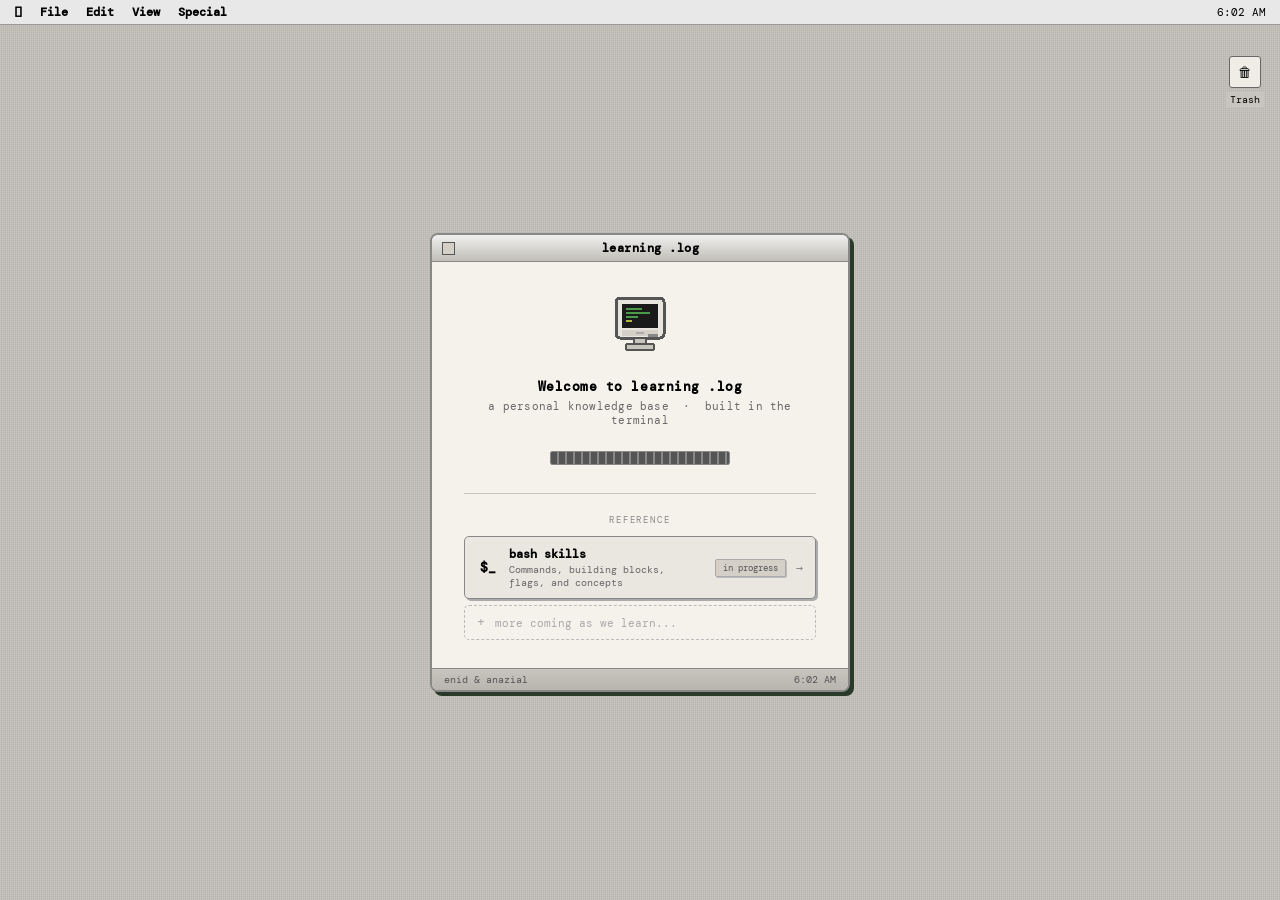
==== commit dbaba0a1: "Update index.html Startup screen vibes:  Centered window on the pinstripe desktop — same chrome as" ====
--- a/index.html
+++ b/index.html
@@ -4,197 +4,364 @@
 <meta charset="UTF-8">
 <meta name="viewport" content="width=device-width, initial-scale=1.0">
 <title>learning .log</title>
-<link href="https://fonts.googleapis.com/css2?family=DM+Mono:ital,wght@0,300;0,400;0,500;1,300&family=DM+Serif+Display:ital@0;1&display=swap" rel="stylesheet">
+<link href="https://fonts.googleapis.com/css2?family=DM+Mono:ital,wght@0,400;0,500&display=swap" rel="stylesheet">
 <style>
 *, *::before, *::after { box-sizing: border-box; margin: 0; padding: 0; }
-:root {
-  --bg: #0e0e0e;
-  --surface: #161616;
-  --border: #2a2a2a;
-  --text: #e8e4dc;
-  --muted: #6b6760;
-  --accent: #c8b89a;
-  --accent-dim: #3a3228;
-  --green-bright: #7dbf8e;
-}
+
 body {
-  background: var(--bg);
-  color: var(--text);
+  background: #c8c5be;
+  background-image:
+    repeating-linear-gradient(0deg, transparent, transparent 1px, rgba(0,0,0,0.04) 1px, rgba(0,0,0,0.04) 2px),
+    repeating-linear-gradient(90deg, transparent, transparent 1px, rgba(0,0,0,0.04) 1px, rgba(0,0,0,0.04) 2px);
+  background-size: 8px 8px;
+  min-height: 100vh;
+  display: flex;
+  flex-direction: column;
   font-family: 'DM Mono', monospace;
-  min-height: 100vh;
+}
+
+/* ── MENU BAR ── */
+.menubar {
+  background: #e8e8e8;
+  border-bottom: 1px solid #999;
+  padding: 3px 14px;
+  font-size: 12px;
+  font-weight: bold;
+  display: flex;
+  gap: 18px;
+  align-items: center;
+  flex-shrink: 0;
+}
+.menubar .apple { font-size: 14px; }
+.menubar span { color: #000; cursor: default; user-select: none; }
+.menubar .clock { margin-left: auto; font-size: 11px; font-weight: normal; }
+
+/* ── DESKTOP ── */
+.desktop {
+  flex: 1;
+  display: flex;
+  align-items: center;
+  justify-content: center;
+  padding: 24px 16px;
+}
+
+/* ── STARTUP WINDOW ── */
+.startup-window {
+  background: #f0ede6;
+  border: 2px solid #888;
+  border-radius: 8px;
+  box-shadow: 4px 4px 0 #2a3a2a;
+  width: 100%;
+  max-width: 420px;
+  overflow: hidden;
+  animation: bootUp 0.5s ease both;
+}
+@keyframes bootUp {
+  from { opacity: 0; transform: scale(0.96) translateY(8px); }
+  to   { opacity: 1; transform: scale(1) translateY(0); }
+}
+
+.startup-titlebar {
+  background: linear-gradient(180deg, #f0f0f0 0%, #c0bdb5 100%);
+  border-bottom: 1px solid #888;
+  padding: 5px 10px;
+  display: flex;
+  align-items: center;
+  gap: 8px;
+  user-select: none;
+}
+.close-box { width: 13px; height: 13px; border: 1.5px solid #555; background: #d4d0c8; flex-shrink: 0; }
+.titlebar-text { font-size: 12px; font-weight: bold; color: #000; flex: 1; text-align: center; letter-spacing: 0.04em; }
+
+/* ── STARTUP BODY ── */
+.startup-body {
+  padding: 32px 32px 28px;
   display: flex;
   flex-direction: column;
   align-items: center;
+  text-align: center;
+  background: #f5f2eb;
+}
+
+/* mac icon — pixelish */
+.mac-icon {
+  width: 64px;
+  height: 64px;
+  margin-bottom: 20px;
+}
+
+.welcome-text {
+  font-size: 13px;
+  font-weight: bold;
+  color: #000;
+  letter-spacing: 0.04em;
+  margin-bottom: 4px;
+}
+.welcome-sub {
+  font-size: 11px;
+  color: #666;
+  margin-bottom: 24px;
+  letter-spacing: 0.02em;
+}
+
+/* progress bar */
+.progress-wrap {
+  width: 180px;
+  height: 14px;
+  border: 1.5px solid #888;
+  border-radius: 2px;
+  background: #e0ddd6;
+  overflow: hidden;
+  margin-bottom: 28px;
+}
+.progress-bar {
+  height: 100%;
+  background: repeating-linear-gradient(
+    90deg,
+    #555 0px, #555 6px,
+    #888 6px, #888 8px
+  );
+  width: 0%;
+  animation: fillBar 1.8s ease forwards 0.3s;
+}
+@keyframes fillBar { to { width: 100%; } }
+
+/* divider */
+.startup-divider {
+  width: 100%;
+  border: none;
+  border-top: 1px solid #c8c5be;
+  margin-bottom: 20px;
+}
+
+/* reference links */
+.ref-label {
+  font-size: 9px;
+  text-transform: uppercase;
+  letter-spacing: 0.22em;
+  color: #888;
+  margin-bottom: 10px;
+  align-self: flex-start;
+  width: 100%;
+}
+
+.links { display: flex; flex-direction: column; gap: 6px; width: 100%; }
+
+.link-item {
+  display: flex;
+  align-items: center;
+  gap: 10px;
+  padding: 9px 12px;
+  background: #eae7e0;
+  border: 1.5px solid #888;
+  border-radius: 5px;
+  box-shadow: 2px 2px 0 #aaa;
+  text-decoration: none;
+  color: #000;
+  cursor: pointer;
+  transition: all 0.1s;
+  user-select: none;
+}
+.link-item:hover {
+  background: #4a6a8a;
+  border-color: #2a4a6a;
+  color: #fff;
+  box-shadow: none;
+  transform: translate(2px, 2px);
+}
+.link-item:hover .link-desc { color: #c0d0e0; }
+.link-item:hover .link-arrow { color: #fff; }
+.link-item:hover .link-badge { background: #2a4a6a; color: #c0d0e0; border-color: #1a3a5a; }
+
+.link-icon {
+  font-size: 13px;
+  font-weight: bold;
+  color: inherit;
+  width: 22px;
+  text-align: center;
+  flex-shrink: 0;
+  font-family: 'DM Mono', monospace;
+}
+.link-content { flex: 1; text-align: left; }
+.link-title { font-size: 12px; font-weight: bold; margin-bottom: 1px; }
+.link-desc { font-size: 10px; color: #666; }
+.link-badge {
+  font-size: 9px;
+  padding: 2px 7px;
+  background: #d4d0c8;
+  border: 1px solid #aaa;
+  border-radius: 2px;
+  color: #555;
+  flex-shrink: 0;
+  box-shadow: 1px 1px 0 #bbb;
+}
+.link-arrow { color: #888; font-size: 12px; flex-shrink: 0; }
+
+.coming-soon {
+  display: flex;
+  align-items: center;
+  gap: 10px;
+  padding: 8px 12px;
+  border: 1.5px dashed #bbb;
+  border-radius: 5px;
+  color: #aaa;
+  font-size: 11px;
+  cursor: default;
+  width: 100%;
+}
+
+/* ── WINDOW FOOTER ── */
+.startup-footer {
+  background: linear-gradient(180deg, #c8c5be 0%, #b8b5ae 100%);
+  border-top: 1px solid #888;
+  padding: 4px 12px;
+  font-size: 10px;
+  color: #555;
+  display: flex;
+  justify-content: space-between;
+  user-select: none;
+}
+
+/* desktop icons top-right */
+.desktop-icons {
+  position: fixed;
+  top: 44px;
+  right: 16px;
+  display: flex;
+  flex-direction: column;
+  align-items: center;
+  gap: 16px;
+  padding-top: 12px;
+}
+.desk-icon {
+  display: flex;
+  flex-direction: column;
+  align-items: center;
+  gap: 4px;
+  cursor: default;
+  user-select: none;
+}
+.desk-icon-img {
+  width: 32px; height: 32px;
+  background: #f0ede6;
+  border: 1.5px solid #666;
+  border-radius: 3px;
+  display: flex;
+  align-items: center;
   justify-content: center;
-  padding: 2rem;
-}
-body::before {
-  content: '';
-  position: fixed;
-  inset: 0;
-  background: radial-gradient(ellipse at 20% 50%, rgba(74,124,89,0.06) 0%, transparent 60%),
-              radial-gradient(ellipse at 80% 20%, rgba(200,184,154,0.04) 0%, transparent 50%);
-  pointer-events: none;
-}
-.container {
-  max-width: 600px;
-  width: 100%;
-  position: relative;
-  z-index: 1;
-  animation: fadeUp 0.8s ease both;
-}
-@keyframes fadeUp {
-  from { opacity: 0; transform: translateY(24px); }
-  to { opacity: 1; transform: translateY(0); }
-}
-.tag {
-  font-size: 11px;
-  letter-spacing: 0.15em;
-  color: var(--green-bright);
-  text-transform: uppercase;
-  margin-bottom: 1.5rem;
-  display: flex;
-  align-items: center;
-  gap: 8px;
-}
-.tag::before {
-  content: '';
-  display: inline-block;
-  width: 6px;
-  height: 6px;
-  border-radius: 50%;
-  background: var(--green-bright);
-  animation: pulse 2s ease infinite;
-}
-@keyframes pulse { 0%,100%{opacity:1} 50%{opacity:0.3} }
-h1 {
-  font-family: 'DM Serif Display', serif;
-  font-size: clamp(2.5rem, 8vw, 4rem);
-  font-weight: 400;
-  line-height: 1.1;
-  margin-bottom: 0.5rem;
-  letter-spacing: -0.02em;
-}
-h1 em { font-style: italic; color: var(--accent); }
-.subtitle {
-  font-size: 12px;
-  color: var(--muted);
-  margin-bottom: 3rem;
-  letter-spacing: 0.04em;
-}
-.divider {
-  border: none;
-  border-top: 1px solid var(--border);
-  margin-bottom: 2rem;
-}
-.section-label {
+  font-size: 14px;
+}
+.desk-icon-label {
   font-size: 10px;
-  letter-spacing: 0.2em;
-  text-transform: uppercase;
-  color: var(--muted);
-  margin-bottom: 0.75rem;
-}
-.links { display: flex; flex-direction: column; gap: 2px; }
-.link-item {
-  display: flex;
-  align-items: center;
-  gap: 1rem;
-  padding: 1rem 1.25rem;
-  background: var(--surface);
-  border: 1px solid var(--border);
-  border-radius: 6px;
-  text-decoration: none;
-  color: var(--text);
-  transition: all 0.2s ease;
-  position: relative;
-  overflow: hidden;
-}
-.link-item::before {
-  content: '';
-  position: absolute;
-  left: 0; top: 0; bottom: 0;
-  width: 2px;
-  background: var(--accent);
-  transform: scaleY(0);
-  transition: transform 0.2s ease;
-}
-.link-item:hover { border-color: var(--accent-dim); background: #1a1a1a; transform: translateX(4px); }
-.link-item:hover::before { transform: scaleY(1); }
-.link-icon { font-size: 16px; color: var(--accent); flex-shrink: 0; width: 20px; text-align: center; font-family: 'DM Mono', monospace; }
-.link-content { flex: 1; }
-.link-title { font-size: 13px; font-weight: 500; color: var(--text); margin-bottom: 2px; }
-.link-desc { font-size: 11px; color: var(--muted); }
-.link-tag { font-size: 10px; padding: 2px 8px; border-radius: 20px; background: var(--accent-dim); color: var(--accent); border: 1px solid #4a3a28; flex-shrink: 0; }
-.link-arrow { color: var(--muted); font-size: 14px; transition: color 0.2s, transform 0.2s; }
-.link-item:hover .link-arrow { color: var(--accent); transform: translateX(3px); }
-.coming-soon {
-  display: flex;
-  align-items: center;
-  gap: 1rem;
-  padding: 1rem 1.25rem;
-  background: transparent;
-  border: 1px dashed var(--border);
-  border-radius: 6px;
-  color: var(--muted);
-  font-size: 12px;
-  margin-top: 2px;
-  cursor: default;
-}
-.coming-soon-icon { font-size: 16px; width: 20px; text-align: center; opacity: 0.4; }
-footer {
-  margin-top: 3rem;
-  font-size: 11px;
-  color: var(--muted);
-  display: flex;
-  justify-content: space-between;
-  align-items: center;
-  border-top: 1px solid var(--border);
-  padding-top: 1.5rem;
-}
-.blink { animation: blink 1.2s step-end infinite; }
-@keyframes blink { 0%,100%{opacity:1} 50%{opacity:0} }
+  color: #000;
+  background: #c8c5be;
+  padding: 1px 4px;
+}
 </style>
 </head>
 <body>
-<div class="container">
-  <div class="tag">active session</div>
-
-  <h1>learning <em>.log</em></h1>
-  <p class="subtitle">a personal knowledge base &nbsp;&#183;&nbsp; built in the terminal</p>
-
-  <hr class="divider">
-
-  <p class="section-label">Reference</p>
-
-  <div class="links">
-    <a href="bash-skills.html" class="link-item">
-      <span class="link-icon">$_</span>
-      <div class="link-content">
-        <div class="link-title">bash skills</div>
-        <div class="link-desc">Commands, building blocks, flags, and concepts</div>
+
+<div class="menubar">
+  <span class="apple">&#63743;</span>
+  <span>File</span>
+  <span>Edit</span>
+  <span>View</span>
+  <span>Special</span>
+  <span class="clock" id="clock">12:00 PM</span>
+</div>
+
+<div class="desktop">
+
+  <div class="startup-window">
+
+    <div class="startup-titlebar">
+      <span class="close-box"></span>
+      <span class="titlebar-text">learning .log</span>
+    </div>
+
+    <div class="startup-body">
+
+      <!-- pixel mac icon as inline SVG -->
+      <svg class="mac-icon" viewBox="0 0 32 32" xmlns="http://www.w3.org/2000/svg" shape-rendering="crispEdges">
+        <!-- monitor body -->
+        <rect x="4" y="2" width="24" height="20" rx="2" fill="#e8e5de" stroke="#555" stroke-width="1.5"/>
+        <!-- screen -->
+        <rect x="7" y="5" width="18" height="12" fill="#1a1a1a"/>
+        <!-- screen content - tiny terminal lines -->
+        <rect x="9" y="7" width="8" height="1" fill="#4a9a4a"/>
+        <rect x="9" y="9" width="12" height="1" fill="#4a9a4a"/>
+        <rect x="9" y="11" width="6" height="1" fill="#4a9a4a"/>
+        <rect x="9" y="13" width="3" height="1" fill="#c8c840" opacity="0.9"/>
+        <!-- chin -->
+        <rect x="7" y="18" width="18" height="3" fill="#d4d0c8" stroke="none"/>
+        <rect x="14" y="19" width="4" height="1" fill="#aaa"/>
+        <!-- neck -->
+        <rect x="13" y="22" width="6" height="3" fill="#c8c5be" stroke="#555" stroke-width="1"/>
+        <!-- base -->
+        <rect x="9" y="25" width="14" height="3" rx="1" fill="#c8c5be" stroke="#555" stroke-width="1"/>
+        <!-- disk slot -->
+        <rect x="20" y="20" width="5" height="1.5" fill="#888"/>
+      </svg>
+
+      <div class="welcome-text">Welcome to learning .log</div>
+      <div class="welcome-sub">a personal knowledge base &nbsp;·&nbsp; built in the terminal</div>
+
+      <div class="progress-wrap">
+        <div class="progress-bar"></div>
       </div>
-      <span class="link-tag">in progress</span>
-      <span class="link-arrow">&#8594;</span>
-    </a>
-
-    <div class="coming-soon">
-      <span class="coming-soon-icon">+</span>
-      <span>more coming as we learn...</span>
+
+      <hr class="startup-divider">
+
+      <div class="ref-label">Reference</div>
+
+      <div class="links">
+        <a href="bash-skills.html" class="link-item">
+          <span class="link-icon">$_</span>
+          <div class="link-content">
+            <div class="link-title">bash skills</div>
+            <div class="link-desc">Commands, building blocks, flags, and concepts</div>
+          </div>
+          <span class="link-badge">in progress</span>
+          <span class="link-arrow">→</span>
+        </a>
+
+        <div class="coming-soon">
+          <span style="font-size:13px;">+</span>
+          <span>more coming as we learn...</span>
+        </div>
+      </div>
+
     </div>
+
+    <div class="startup-footer">
+      <span>enid &amp; anazial</span>
+      <span id="footer-time">--:--</span>
+    </div>
+
   </div>
 
-  <footer>
-    <span>enid &amp; anazial</span>
-    <span><span id="time"></span><span class="blink">_</span></span>
-  </footer>
 </div>
+
+<!-- desktop trash icon -->
+<div class="desktop-icons">
+  <div class="desk-icon">
+    <div class="desk-icon-img">🗑</div>
+    <span class="desk-icon-label">Trash</span>
+  </div>
+</div>
+
 <script>
 function tick() {
   const now = new Date();
-  document.getElementById('time').textContent = now.toLocaleTimeString([], { hour: '2-digit', minute: '2-digit', second: '2-digit' });
+  let h = now.getHours(), m = now.getMinutes();
+  const ampm = h >= 12 ? 'PM' : 'AM';
+  h = h % 12 || 12;
+  const t = h + ':' + String(m).padStart(2,'0') + ' ' + ampm;
+  document.getElementById('clock').textContent = t;
+  document.getElementById('footer-time').textContent = t;
 }
 tick();
-setInterval(tick, 1000);
+setInterval(tick, 10000);
 </script>
 </body>
 </html>
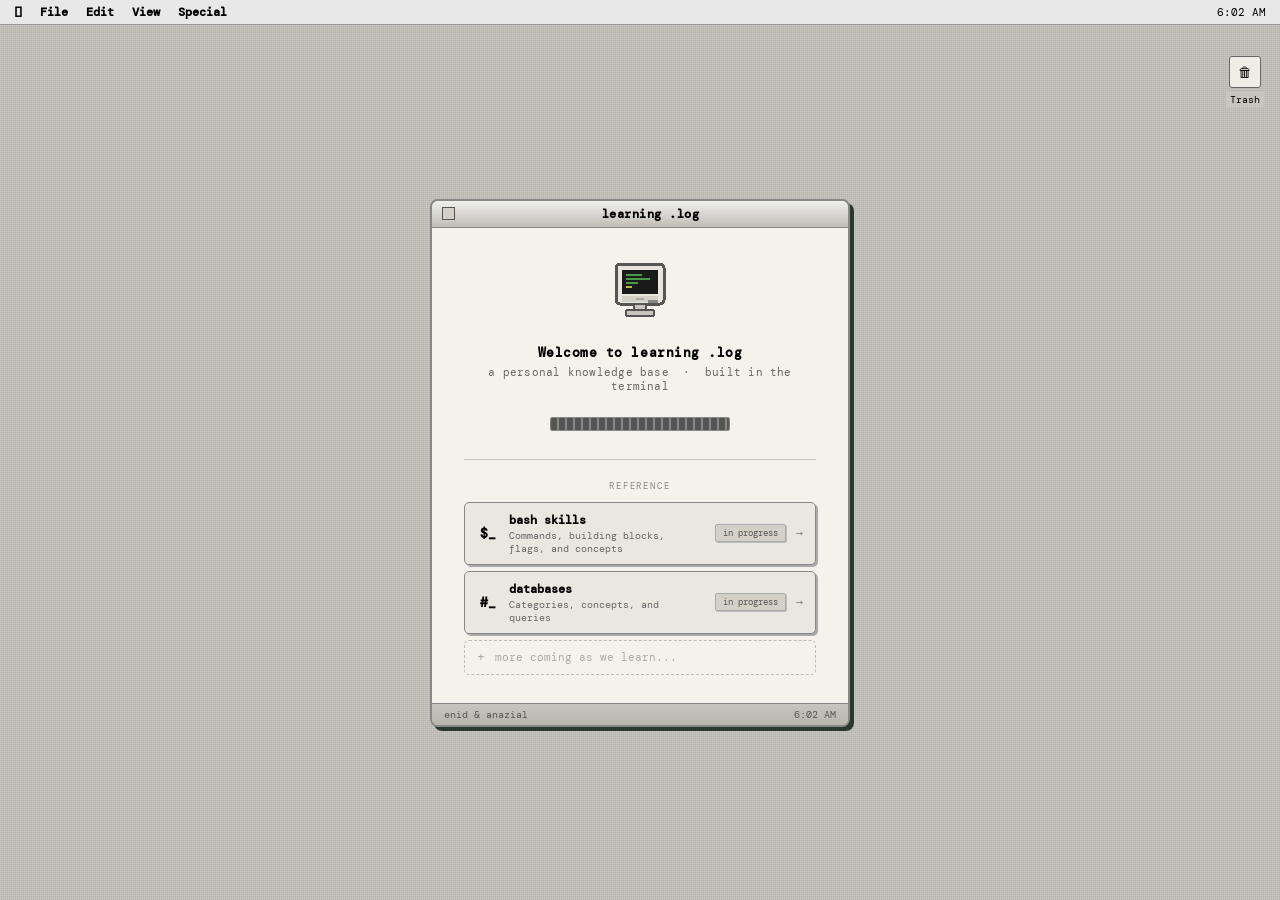
==== commit c29f676c: "Add databases link to landing page" ====
--- a/index.html
+++ b/index.html
@@ -4,7 +4,14 @@
 <meta charset="UTF-8">
 <meta name="viewport" content="width=device-width, initial-scale=1.0">
 <title>learning .log</title>
-<link href="https://fonts.googleapis.com/css2?family=DM+Mono:ital,wght@0,400;0,500&display=swap" rel="stylesheet">
+  <link rel="apple-touch-icon" sizes="180x180" href="apple-touch-icon.png">
+  <link rel="icon" type="image/gif" sizes="48x48" href="favicon-48.gif">
+  <link rel="icon" type="image/gif" sizes="32x32" href="favicon-32.gif">
+  <link rel="icon" type="image/png" sizes="32x32" href="favicon-32x32.png">
+  <link rel="icon" type="image/png" sizes="16x16" href="favicon-16x16.png">
+  <link rel="icon" type="image/x-icon" href="favicon.ico">
+  <link rel="manifest" href="site.webmanifest">
+  <link href="https://fonts.googleapis.com/css2?family=DM+Mono:ital,wght@0,400;0,500&display=swap" rel="stylesheet">
 <style>
 *, *::before, *::after { box-sizing: border-box; margin: 0; padding: 0; }
 
@@ -325,6 +332,16 @@
           <span class="link-arrow">→</span>
         </a>
 
+        <a href="databases.html" class="link-item">
+          <span class="link-icon">#_</span>
+          <div class="link-content">
+            <div class="link-title">databases</div>
+            <div class="link-desc">Categories, concepts, and queries</div>
+          </div>
+          <span class="link-badge">in progress</span>
+          <span class="link-arrow">&#8594;</span>
+        </a>
+
         <div class="coming-soon">
           <span style="font-size:13px;">+</span>
           <span>more coming as we learn...</span>
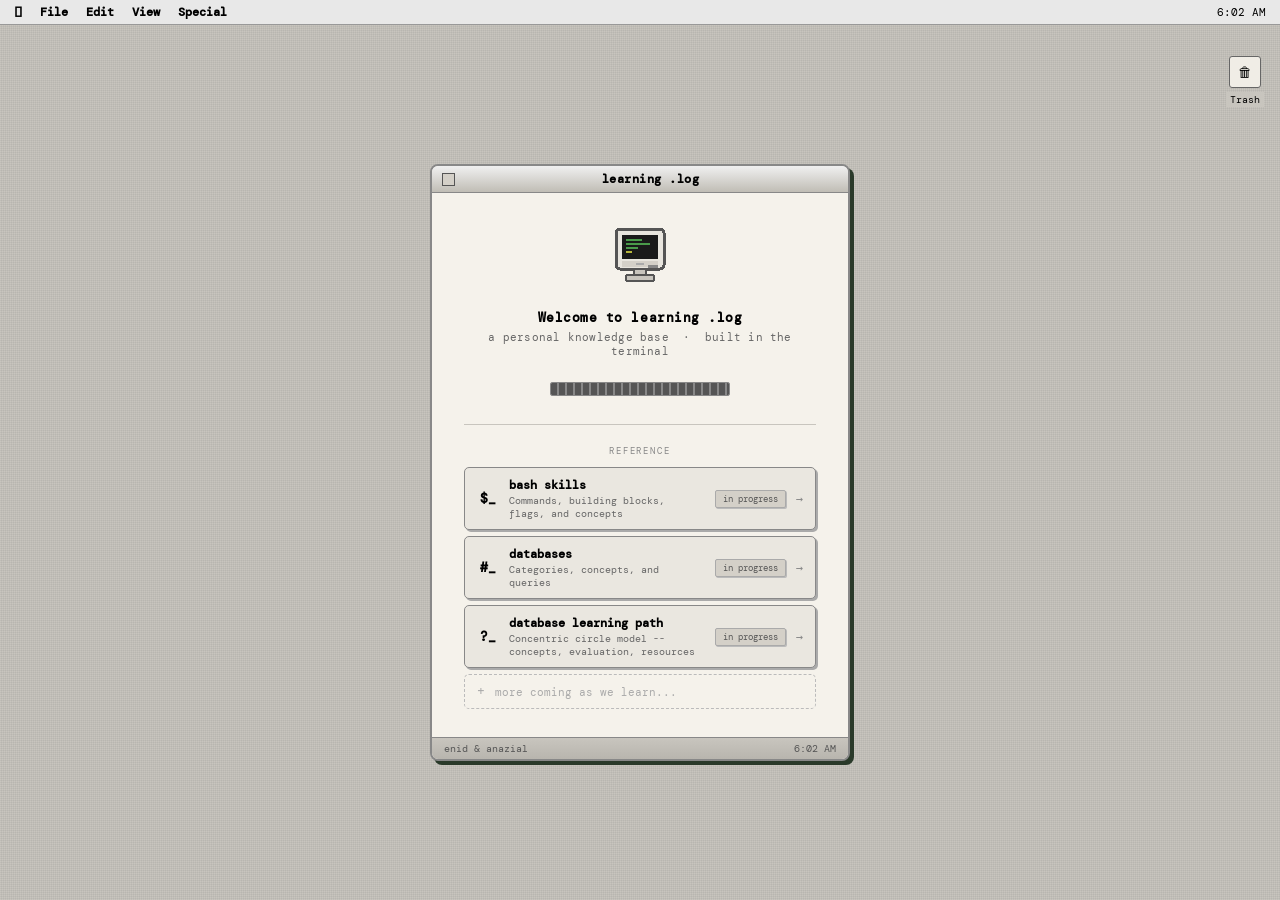
==== commit 0a8dfaa4: "Add database learning path link to landing page" ====
--- a/index.html
+++ b/index.html
@@ -342,6 +342,16 @@
           <span class="link-arrow">&#8594;</span>
         </a>
 
+        <a href="databases-learning-path.html" class="link-item">
+          <span class="link-icon">?_</span>
+          <div class="link-content">
+            <div class="link-title">database learning path</div>
+            <div class="link-desc">Concentric circle model -- concepts, evaluation, resources</div>
+          </div>
+          <span class="link-badge">in progress</span>
+          <span class="link-arrow">&#8594;</span>
+        </a>
+
         <div class="coming-soon">
           <span style="font-size:13px;">+</span>
           <span>more coming as we learn...</span>
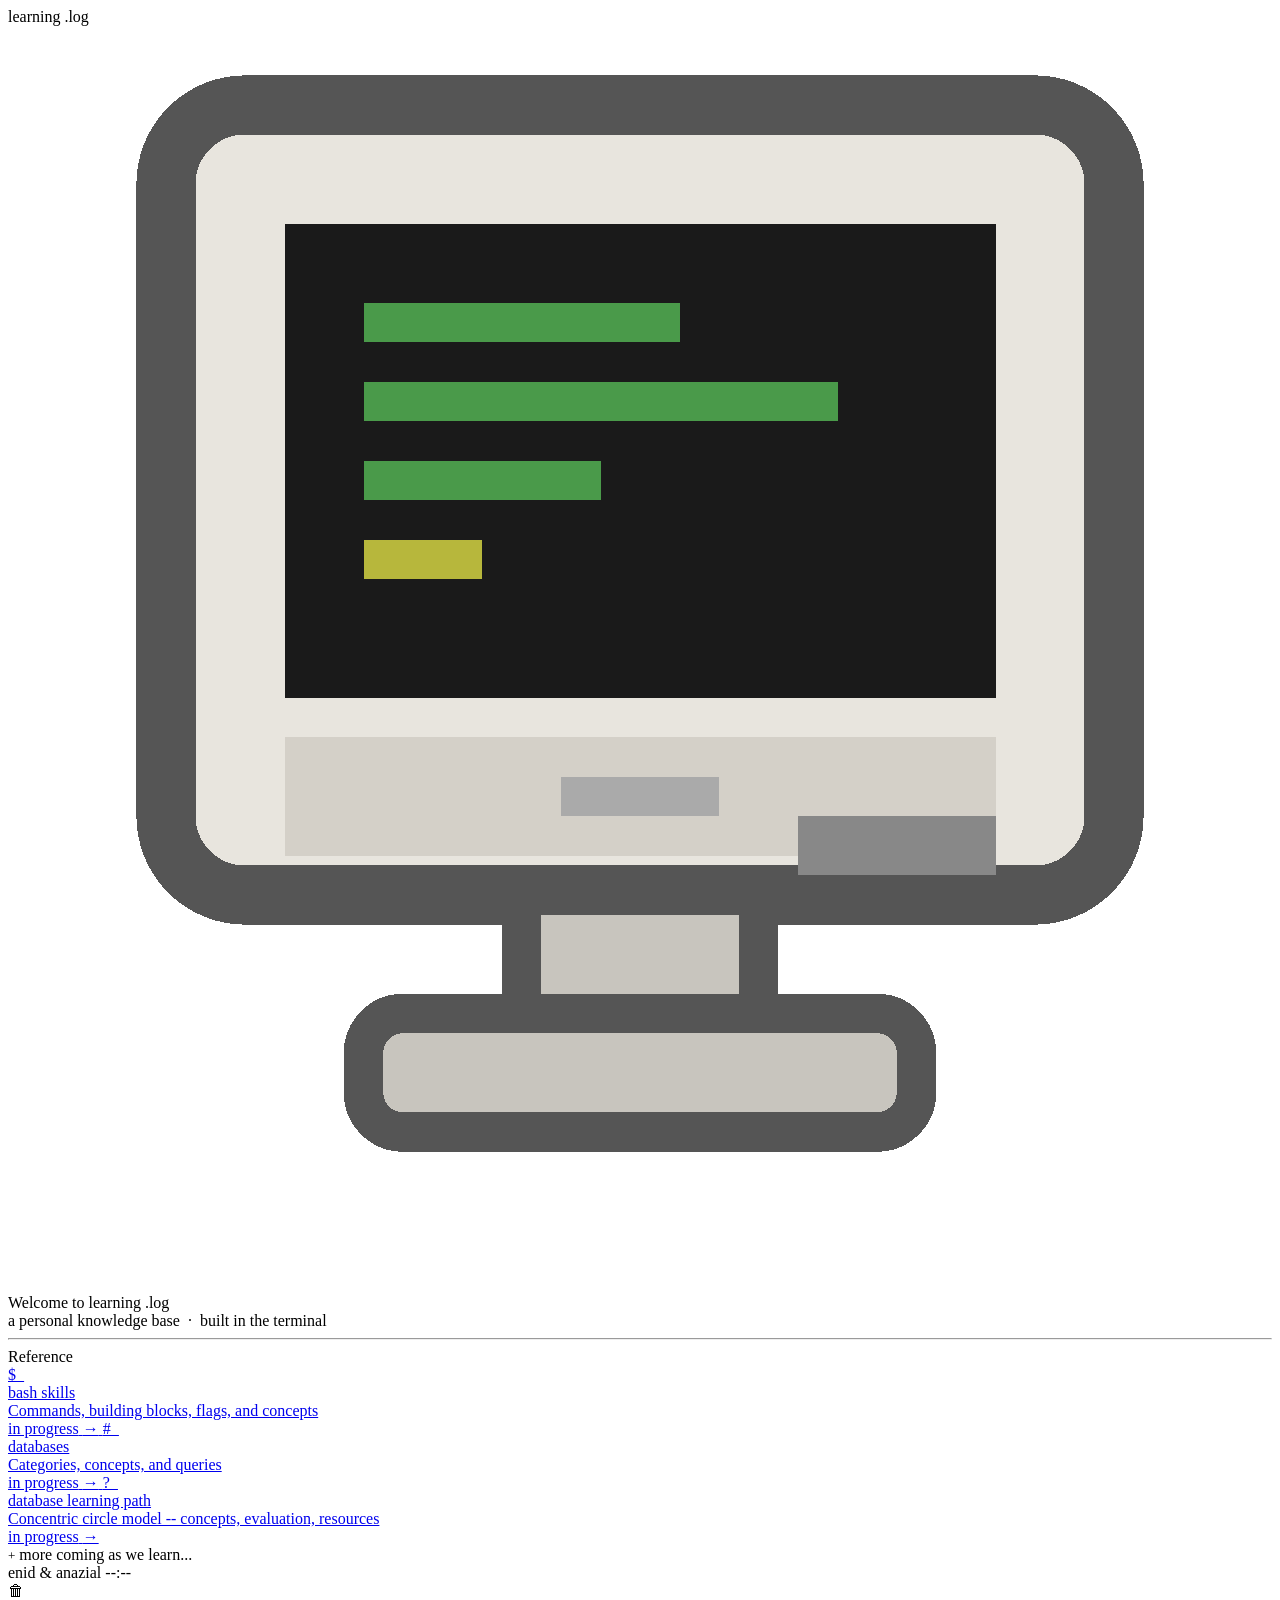
==== commit e63a67fc: "Convert pages to thin shells using shared assets - bash-skills/databases render entirely from data.j" ====
--- a/index.html
+++ b/index.html
@@ -12,270 +12,11 @@
   <link rel="icon" type="image/x-icon" href="favicon.ico">
   <link rel="manifest" href="site.webmanifest">
   <link href="https://fonts.googleapis.com/css2?family=DM+Mono:ital,wght@0,400;0,500&display=swap" rel="stylesheet">
-<style>
-*, *::before, *::after { box-sizing: border-box; margin: 0; padding: 0; }
+<link rel="stylesheet" href="style.css">
+</head>
+<body class="home" data-page="home">
 
-body {
-  background: #c8c5be;
-  background-image:
-    repeating-linear-gradient(0deg, transparent, transparent 1px, rgba(0,0,0,0.04) 1px, rgba(0,0,0,0.04) 2px),
-    repeating-linear-gradient(90deg, transparent, transparent 1px, rgba(0,0,0,0.04) 1px, rgba(0,0,0,0.04) 2px);
-  background-size: 8px 8px;
-  min-height: 100vh;
-  display: flex;
-  flex-direction: column;
-  font-family: 'DM Mono', monospace;
-}
-
-/* ── MENU BAR ── */
-.menubar {
-  background: #e8e8e8;
-  border-bottom: 1px solid #999;
-  padding: 3px 14px;
-  font-size: 12px;
-  font-weight: bold;
-  display: flex;
-  gap: 18px;
-  align-items: center;
-  flex-shrink: 0;
-}
-.menubar .apple { font-size: 14px; }
-.menubar span { color: #000; cursor: default; user-select: none; }
-.menubar .clock { margin-left: auto; font-size: 11px; font-weight: normal; }
-
-/* ── DESKTOP ── */
-.desktop {
-  flex: 1;
-  display: flex;
-  align-items: center;
-  justify-content: center;
-  padding: 24px 16px;
-}
-
-/* ── STARTUP WINDOW ── */
-.startup-window {
-  background: #f0ede6;
-  border: 2px solid #888;
-  border-radius: 8px;
-  box-shadow: 4px 4px 0 #2a3a2a;
-  width: 100%;
-  max-width: 420px;
-  overflow: hidden;
-  animation: bootUp 0.5s ease both;
-}
-@keyframes bootUp {
-  from { opacity: 0; transform: scale(0.96) translateY(8px); }
-  to   { opacity: 1; transform: scale(1) translateY(0); }
-}
-
-.startup-titlebar {
-  background: linear-gradient(180deg, #f0f0f0 0%, #c0bdb5 100%);
-  border-bottom: 1px solid #888;
-  padding: 5px 10px;
-  display: flex;
-  align-items: center;
-  gap: 8px;
-  user-select: none;
-}
-.close-box { width: 13px; height: 13px; border: 1.5px solid #555; background: #d4d0c8; flex-shrink: 0; }
-.titlebar-text { font-size: 12px; font-weight: bold; color: #000; flex: 1; text-align: center; letter-spacing: 0.04em; }
-
-/* ── STARTUP BODY ── */
-.startup-body {
-  padding: 32px 32px 28px;
-  display: flex;
-  flex-direction: column;
-  align-items: center;
-  text-align: center;
-  background: #f5f2eb;
-}
-
-/* mac icon — pixelish */
-.mac-icon {
-  width: 64px;
-  height: 64px;
-  margin-bottom: 20px;
-}
-
-.welcome-text {
-  font-size: 13px;
-  font-weight: bold;
-  color: #000;
-  letter-spacing: 0.04em;
-  margin-bottom: 4px;
-}
-.welcome-sub {
-  font-size: 11px;
-  color: #666;
-  margin-bottom: 24px;
-  letter-spacing: 0.02em;
-}
-
-/* progress bar */
-.progress-wrap {
-  width: 180px;
-  height: 14px;
-  border: 1.5px solid #888;
-  border-radius: 2px;
-  background: #e0ddd6;
-  overflow: hidden;
-  margin-bottom: 28px;
-}
-.progress-bar {
-  height: 100%;
-  background: repeating-linear-gradient(
-    90deg,
-    #555 0px, #555 6px,
-    #888 6px, #888 8px
-  );
-  width: 0%;
-  animation: fillBar 1.8s ease forwards 0.3s;
-}
-@keyframes fillBar { to { width: 100%; } }
-
-/* divider */
-.startup-divider {
-  width: 100%;
-  border: none;
-  border-top: 1px solid #c8c5be;
-  margin-bottom: 20px;
-}
-
-/* reference links */
-.ref-label {
-  font-size: 9px;
-  text-transform: uppercase;
-  letter-spacing: 0.22em;
-  color: #888;
-  margin-bottom: 10px;
-  align-self: flex-start;
-  width: 100%;
-}
-
-.links { display: flex; flex-direction: column; gap: 6px; width: 100%; }
-
-.link-item {
-  display: flex;
-  align-items: center;
-  gap: 10px;
-  padding: 9px 12px;
-  background: #eae7e0;
-  border: 1.5px solid #888;
-  border-radius: 5px;
-  box-shadow: 2px 2px 0 #aaa;
-  text-decoration: none;
-  color: #000;
-  cursor: pointer;
-  transition: all 0.1s;
-  user-select: none;
-}
-.link-item:hover {
-  background: #4a6a8a;
-  border-color: #2a4a6a;
-  color: #fff;
-  box-shadow: none;
-  transform: translate(2px, 2px);
-}
-.link-item:hover .link-desc { color: #c0d0e0; }
-.link-item:hover .link-arrow { color: #fff; }
-.link-item:hover .link-badge { background: #2a4a6a; color: #c0d0e0; border-color: #1a3a5a; }
-
-.link-icon {
-  font-size: 13px;
-  font-weight: bold;
-  color: inherit;
-  width: 22px;
-  text-align: center;
-  flex-shrink: 0;
-  font-family: 'DM Mono', monospace;
-}
-.link-content { flex: 1; text-align: left; }
-.link-title { font-size: 12px; font-weight: bold; margin-bottom: 1px; }
-.link-desc { font-size: 10px; color: #666; }
-.link-badge {
-  font-size: 9px;
-  padding: 2px 7px;
-  background: #d4d0c8;
-  border: 1px solid #aaa;
-  border-radius: 2px;
-  color: #555;
-  flex-shrink: 0;
-  box-shadow: 1px 1px 0 #bbb;
-}
-.link-arrow { color: #888; font-size: 12px; flex-shrink: 0; }
-
-.coming-soon {
-  display: flex;
-  align-items: center;
-  gap: 10px;
-  padding: 8px 12px;
-  border: 1.5px dashed #bbb;
-  border-radius: 5px;
-  color: #aaa;
-  font-size: 11px;
-  cursor: default;
-  width: 100%;
-}
-
-/* ── WINDOW FOOTER ── */
-.startup-footer {
-  background: linear-gradient(180deg, #c8c5be 0%, #b8b5ae 100%);
-  border-top: 1px solid #888;
-  padding: 4px 12px;
-  font-size: 10px;
-  color: #555;
-  display: flex;
-  justify-content: space-between;
-  user-select: none;
-}
-
-/* desktop icons top-right */
-.desktop-icons {
-  position: fixed;
-  top: 44px;
-  right: 16px;
-  display: flex;
-  flex-direction: column;
-  align-items: center;
-  gap: 16px;
-  padding-top: 12px;
-}
-.desk-icon {
-  display: flex;
-  flex-direction: column;
-  align-items: center;
-  gap: 4px;
-  cursor: default;
-  user-select: none;
-}
-.desk-icon-img {
-  width: 32px; height: 32px;
-  background: #f0ede6;
-  border: 1.5px solid #666;
-  border-radius: 3px;
-  display: flex;
-  align-items: center;
-  justify-content: center;
-  font-size: 14px;
-}
-.desk-icon-label {
-  font-size: 10px;
-  color: #000;
-  background: #c8c5be;
-  padding: 1px 4px;
-}
-</style>
-</head>
-<body>
-
-<div class="menubar">
-  <span class="apple">&#63743;</span>
-  <span>File</span>
-  <span>Edit</span>
-  <span>View</span>
-  <span>Special</span>
-  <span class="clock" id="clock">12:00 PM</span>
-</div>
+<div class="menubar"></div>
 
 <div class="desktop">
 
@@ -377,18 +118,7 @@
   </div>
 </div>
 
-<script>
-function tick() {
-  const now = new Date();
-  let h = now.getHours(), m = now.getMinutes();
-  const ampm = h >= 12 ? 'PM' : 'AM';
-  h = h % 12 || 12;
-  const t = h + ':' + String(m).padStart(2,'0') + ' ' + ampm;
-  document.getElementById('clock').textContent = t;
-  document.getElementById('footer-time').textContent = t;
-}
-tick();
-setInterval(tick, 10000);
-</script>
+<script src="data.js"></script>
+<script src="app.js"></script>
 </body>
 </html>
